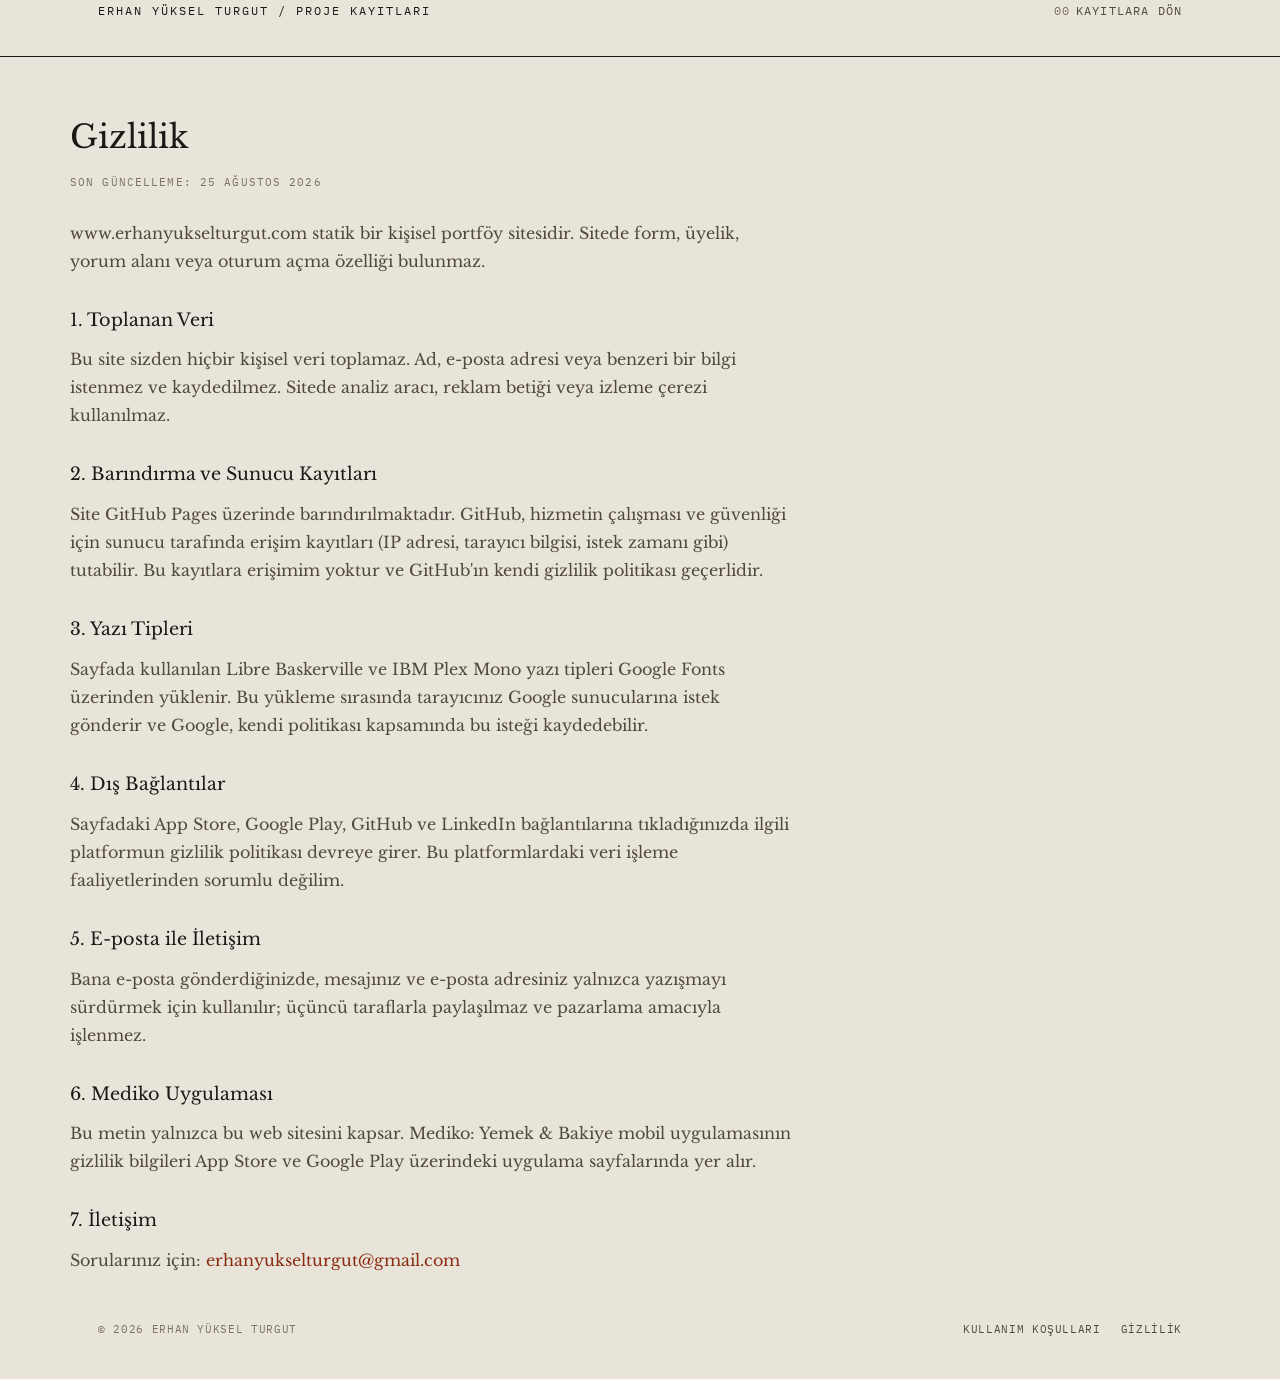
==== gizlilik.html @ 7464147f "tasarim kurallarina gore siteyi yeniden kur Kart izgarasi yerine numarali kayit indeksi duzeni: sol " ====
<!DOCTYPE html>
<html lang="tr">

<head>
    <meta charset="UTF-8">
    <meta name="viewport" content="width=device-width, initial-scale=1.0">
    <title>Gizlilik / Erhan Yüksel Turgut</title>
    <link rel="shortcut icon" href="favicon.ico" type="image/x-icon">
    <link rel="preconnect" href="https://fonts.googleapis.com">
    <link rel="preconnect" href="https://fonts.gstatic.com" crossorigin>
    <link
        href="https://fonts.googleapis.com/css2?family=Libre+Baskerville:ital,wght@0,400;0,700;1,400&family=IBM+Plex+Mono:wght@400;500&display=swap"
        rel="stylesheet">
    <link rel="stylesheet" href="style.css">
</head>

<body>

    <header>
        <div class="sayfa">
            <div class="kunye-ad">Erhan Yüksel Turgut / Proje Kayıtları</div>
            <nav aria-label="Gezinme">
                <ul>
                    <li><a href="index.html"><span class="no-etiket">00</span>Kayıtlara dön</a></li>
                </ul>
            </nav>
        </div>
    </header>

    <main class="sayfa belge">
        <h1>Gizlilik</h1>
        <p class="tarih">Son güncelleme: 25 Ağustos 2026</p>

        <p>
            www.erhanyukselturgut.com statik bir kişisel portföy sitesidir. Sitede form, üyelik, yorum alanı veya
            oturum açma özelliği bulunmaz.
        </p>

        <h2>1. Toplanan Veri</h2>
        <p>
            Bu site sizden hiçbir kişisel veri toplamaz. Ad, e-posta adresi veya benzeri bir bilgi istenmez ve
            kaydedilmez. Sitede analiz aracı, reklam betiği veya izleme çerezi kullanılmaz.
        </p>

        <h2>2. Barındırma ve Sunucu Kayıtları</h2>
        <p>
            Site GitHub Pages üzerinde barındırılmaktadır. GitHub, hizmetin çalışması ve güvenliği için sunucu
            tarafında erişim kayıtları (IP adresi, tarayıcı bilgisi, istek zamanı gibi) tutabilir. Bu kayıtlara
            erişimim yoktur ve GitHub'ın kendi gizlilik politikası geçerlidir.
        </p>

        <h2>3. Yazı Tipleri</h2>
        <p>
            Sayfada kullanılan Libre Baskerville ve IBM Plex Mono yazı tipleri Google Fonts üzerinden yüklenir.
            Bu yükleme sırasında tarayıcınız Google sunucularına istek gönderir ve Google, kendi politikası
            kapsamında bu isteği kaydedebilir.
        </p>

        <h2>4. Dış Bağlantılar</h2>
        <p>
            Sayfadaki App Store, Google Play, GitHub ve LinkedIn bağlantılarına tıkladığınızda ilgili platformun
            gizlilik politikası devreye girer. Bu platformlardaki veri işleme faaliyetlerinden sorumlu değilim.
        </p>

        <h2>5. E-posta ile İletişim</h2>
        <p>
            Bana e-posta gönderdiğinizde, mesajınız ve e-posta adresiniz yalnızca yazışmayı sürdürmek için
            kullanılır; üçüncü taraflarla paylaşılmaz ve pazarlama amacıyla işlenmez.
        </p>

        <h2>6. Mediko Uygulaması</h2>
        <p>
            Bu metin yalnızca bu web sitesini kapsar. Mediko: Yemek &amp; Bakiye mobil uygulamasının gizlilik
            bilgileri App Store ve Google Play üzerindeki uygulama sayfalarında yer alır.
        </p>

        <h2>7. İletişim</h2>
        <p>
            Sorularınız için: <a href="mailto:erhanyukselturgut@gmail.com">erhanyukselturgut@gmail.com</a>
        </p>
    </main>

    <footer>
        <div class="sayfa">
            <div>&copy; 2026 Erhan Yüksel Turgut</div>
            <nav aria-label="Yasal">
                <a href="kullanim-kosullari.html">Kullanım Koşulları</a>
                <a href="gizlilik.html">Gizlilik</a>
            </nav>
        </div>
    </footer>

</body>

</html>
---- style.css ----
/* ===========================================================
   Erhan Yüksel Turgut / Kayıt İndeksi
   Görsel referans: bilimsel yayın dizgisi / teknik katalog
   Renk: 1 ana renk (kiremit) + 1 nötr aile (sıcak kağıt)
   Tek köşe yarıçapı: --radius
   =========================================================== */

:root {
    /* Nötr aile: sıcak kağıt */
    --kagit:         #e9e4d9;
    --kagit-koyu:    #ded7c8;
    --cizgi:         #c3bba8;
    --murekkep:      #1b1815;
    --murekkep-orta: #4f4941;
    --murekkep-acik: #7a7267;

    /* Ana renk */
    --kiremit: #8a2b12;

    /* Tek yarıçap */
    --radius: 2px;

    /* Künye rayı: sayfanın yapısal gridi */
    --ray: 190px;
}

* {
    margin: 0;
    padding: 0;
    box-sizing: border-box;
}

html {
    scroll-padding-top: 88px;
    -webkit-text-size-adjust: 100%;
}

body {
    background: var(--kagit);
    color: var(--murekkep-orta);
    font-family: 'Libre Baskerville', Georgia, 'Times New Roman', serif;
    font-size: 16px;
    line-height: 1.75;
}

a {
    color: var(--kiremit);
    text-decoration: none;
}

a:hover {
    text-decoration: underline;
    text-underline-offset: 3px;
}

ul {
    list-style: none;
}

img {
    display: block;
    max-width: 100%;
}

.sayfa {
    max-width: 1140px;
    margin: 0 auto;
    padding: 0 28px;
}

/* --- ÜST BANT --- */
header {
    position: sticky;
    top: 0;
    z-index: 100;
    background: var(--kagit);
    border-bottom: 1px solid var(--murekkep);
}

header .sayfa {
    display: flex;
    align-items: baseline;
    justify-content: space-between;
    gap: 24px;
    height: 56px;
}

.kunye-ad {
    font-family: 'IBM Plex Mono', 'Courier New', monospace;
    font-size: 0.78rem;
    letter-spacing: 0.16em;
    text-transform: uppercase;
    color: var(--murekkep);
}

nav ul {
    display: flex;
    gap: 26px;
    font-family: 'IBM Plex Mono', 'Courier New', monospace;
    font-size: 0.72rem;
    letter-spacing: 0.1em;
    text-transform: uppercase;
}

nav a {
    color: var(--murekkep-orta);
}

nav a:hover {
    color: var(--kiremit);
    text-decoration: none;
}

nav .no-etiket {
    color: var(--murekkep-acik);
    margin-right: 6px;
}

/* --- KÜNYE (açılış) --- */
.kunye {
    border-bottom: 1px solid var(--murekkep);
    padding: 56px 0 44px;
}

.kunye-govde {
    display: grid;
    grid-template-columns: 260px 1fr;
    gap: 48px;
    align-items: start;
}

.portre {
    border: 1px solid var(--cizgi);
    border-radius: var(--radius);
    width: 100%;
    aspect-ratio: 4 / 5;
    object-fit: cover;
    filter: saturate(0.85);
    cursor: zoom-in;
}

.portre-alt {
    font-family: 'IBM Plex Mono', 'Courier New', monospace;
    font-size: 0.66rem;
    letter-spacing: 0.08em;
    text-transform: uppercase;
    color: var(--murekkep-acik);
    margin-top: 8px;
}

.kunye h1 {
    font-size: clamp(2rem, 5vw, 3.1rem);
    line-height: 1.12;
    color: var(--murekkep);
    font-weight: 400;
    letter-spacing: -0.01em;
    margin-bottom: 18px;
}

.kunye .ozet {
    font-size: 1.02rem;
    max-width: 54ch;
    margin-bottom: 30px;
}

.kunye-tablo {
    width: 100%;
    border-collapse: collapse;
    font-family: 'IBM Plex Mono', 'Courier New', monospace;
    font-size: 0.76rem;
    letter-spacing: 0.04em;
}

.kunye-tablo th,
.kunye-tablo td {
    text-align: left;
    padding: 9px 0;
    border-top: 1px solid var(--cizgi);
    vertical-align: top;
}

.kunye-tablo th {
    width: var(--ray);
    font-weight: 400;
    text-transform: uppercase;
    color: var(--murekkep-acik);
    padding-right: 20px;
}

.kunye-tablo td {
    color: var(--murekkep);
}

/* --- BÖLÜMLER --- */
.bolum {
    border-bottom: 1px solid var(--murekkep);
    padding: 52px 0;
}

.bolum-basi {
    display: grid;
    grid-template-columns: var(--ray) 1fr;
    gap: 28px;
    margin-bottom: 34px;
}

.bolum-no {
    font-family: 'IBM Plex Mono', 'Courier New', monospace;
    font-size: 0.72rem;
    letter-spacing: 0.14em;
    text-transform: uppercase;
    color: var(--kiremit);
    padding-top: 10px;
}

.bolum-basi h2 {
    font-size: 1.7rem;
    font-weight: 400;
    color: var(--murekkep);
    line-height: 1.3;
}

.iki-sutun {
    display: grid;
    grid-template-columns: var(--ray) minmax(0, 62ch);
    gap: 28px;
}

.iki-sutun p + p {
    margin-top: 16px;
}

.yan-not {
    font-family: 'IBM Plex Mono', 'Courier New', monospace;
    font-size: 0.7rem;
    line-height: 1.9;
    letter-spacing: 0.04em;
    text-transform: uppercase;
    color: var(--murekkep-acik);
}

.yan-not strong {
    display: block;
    color: var(--murekkep);
    font-weight: 400;
}

/* --- KAYITLAR (projeler) --- */
.kayitlar {
    border-top: 1px solid var(--cizgi);
}

.kayit {
    border-bottom: 1px solid var(--cizgi);
    padding: 26px 0;
    display: grid;
    grid-template-columns: var(--ray) 1fr;
    gap: 28px;
}

.ray {
    font-family: 'IBM Plex Mono', 'Courier New', monospace;
    font-size: 0.7rem;
    line-height: 1.9;
    letter-spacing: 0.06em;
    text-transform: uppercase;
    color: var(--murekkep-acik);
}

.ray .no {
    display: block;
    font-size: 1.55rem;
    line-height: 1.1;
    letter-spacing: 0;
    color: var(--kiremit);
    margin-bottom: 12px;
}

.ray dt {
    color: var(--murekkep-acik);
}

.ray dd {
    color: var(--murekkep);
    margin: 0 0 10px;
}

.kayit h3 {
    font-size: 1.28rem;
    font-weight: 400;
    line-height: 1.35;
    color: var(--murekkep);
    margin-bottom: 12px;
}

.kayit-ozet {
    max-width: 62ch;
}

.olcum {
    display: flex;
    flex-wrap: wrap;
    margin: 20px 0 4px;
    border-top: 1px solid var(--cizgi);
}

.olcum div {
    padding: 12px 26px 12px 0;
    margin-right: 26px;
    border-right: 1px solid var(--cizgi);
}

.olcum div:last-child {
    border-right: 0;
    margin-right: 0;
}

.olcum .deger {
    display: block;
    font-family: 'IBM Plex Mono', 'Courier New', monospace;
    font-size: 1.35rem;
    line-height: 1.2;
    color: var(--murekkep);
}

.olcum .ad {
    font-family: 'IBM Plex Mono', 'Courier New', monospace;
    font-size: 0.64rem;
    letter-spacing: 0.1em;
    text-transform: uppercase;
    color: var(--murekkep-acik);
}

.kayit-ac {
    display: inline-block;
    margin-top: 18px;
    background: transparent;
    border: 1px solid var(--murekkep);
    border-radius: var(--radius);
    color: var(--murekkep);
    font-family: 'IBM Plex Mono', 'Courier New', monospace;
    font-size: 0.68rem;
    letter-spacing: 0.14em;
    text-transform: uppercase;
    padding: 8px 18px;
    cursor: pointer;
}

.kayit-ac:hover {
    background: var(--murekkep);
    color: var(--kagit);
}

.kayit-ac[aria-expanded="true"] {
    background: var(--kiremit);
    border-color: var(--kiremit);
    color: var(--kagit);
}

.kayit-detay {
    display: none;
    padding-top: 26px;
}

.kayit-detay.acik {
    display: block;
}

.kayit-detay p + p {
    margin-top: 15px;
}

.etiketler {
    font-family: 'IBM Plex Mono', 'Courier New', monospace;
    font-size: 0.68rem;
    letter-spacing: 0.08em;
    text-transform: uppercase;
    color: var(--murekkep-acik);
    margin-top: 18px;
    padding-top: 12px;
    border-top: 1px solid var(--cizgi);
}

/* Gerçek ürün görüntüleri */
.plakalar {
    display: grid;
    grid-template-columns: repeat(auto-fit, minmax(190px, 1fr));
    gap: 18px;
    margin-top: 24px;
}

.plaka figure {
    margin: 0;
}

.plaka img {
    width: 100%;
    border: 1px solid var(--cizgi);
    border-radius: var(--radius);
    background: var(--kagit-koyu);
    cursor: zoom-in;
}

.plaka figcaption {
    font-family: 'IBM Plex Mono', 'Courier New', monospace;
    font-size: 0.64rem;
    letter-spacing: 0.07em;
    text-transform: uppercase;
    color: var(--murekkep-acik);
    margin-top: 8px;
}

.baglantilar {
    display: flex;
    flex-wrap: wrap;
    gap: 22px;
    margin-top: 22px;
    font-family: 'IBM Plex Mono', 'Courier New', monospace;
    font-size: 0.72rem;
    letter-spacing: 0.06em;
    text-transform: uppercase;
}

/* --- İLETİŞİM / ALT BANT --- */
.iletisim-liste {
    font-family: 'IBM Plex Mono', 'Courier New', monospace;
    font-size: 0.8rem;
    letter-spacing: 0.04em;
    border-top: 1px solid var(--cizgi);
}

.iletisim-liste div {
    display: grid;
    grid-template-columns: var(--ray) 1fr;
    gap: 28px;
    padding: 11px 0;
    border-bottom: 1px solid var(--cizgi);
}

.iletisim-liste span {
    font-size: 0.7rem;
    text-transform: uppercase;
    color: var(--murekkep-acik);
}

footer {
    padding: 26px 0 40px;
    font-family: 'IBM Plex Mono', 'Courier New', monospace;
    font-size: 0.68rem;
    letter-spacing: 0.06em;
    text-transform: uppercase;
    color: var(--murekkep-acik);
}

footer .sayfa {
    display: flex;
    flex-wrap: wrap;
    justify-content: space-between;
    gap: 14px;
}

footer nav {
    display: flex;
    gap: 20px;
}

/* --- BÜYÜTME KATMANI --- */
.buyutec {
    display: none;
    position: fixed;
    inset: 0;
    z-index: 500;
    background: rgba(27, 24, 21, 0.94);
    padding: 64px 28px;
}

.buyutec.acik {
    display: flex;
    flex-direction: column;
    align-items: center;
    justify-content: center;
}

.buyutec img {
    max-width: min(900px, 100%);
    max-height: 74vh;
    object-fit: contain;
    border-radius: var(--radius);
}

.buyutec-alt,
.buyutec button {
    font-family: 'IBM Plex Mono', 'Courier New', monospace;
    font-size: 0.7rem;
    letter-spacing: 0.1em;
    text-transform: uppercase;
    color: var(--kagit-koyu);
}

.buyutec-alt {
    margin-top: 16px;
    text-align: center;
}

.buyutec button {
    background: transparent;
    border: 1px solid var(--kagit-koyu);
    border-radius: var(--radius);
    padding: 7px 14px;
    cursor: pointer;
}

.buyutec button:hover {
    background: var(--kagit-koyu);
    color: var(--murekkep);
}

.buyutec-kapat {
    position: absolute;
    top: 22px;
    right: 28px;
}

.buyutec-gezinme {
    display: flex;
    gap: 14px;
    margin-top: 18px;
}

/* --- BELGE SAYFALARI --- */
.belge {
    padding: 52px 0 20px;
}

.belge h1 {
    font-size: 2rem;
    font-weight: 400;
    color: var(--murekkep);
    margin-bottom: 8px;
}

.belge h2 {
    font-size: 1.1rem;
    font-weight: 400;
    color: var(--murekkep);
    margin: 30px 0 10px;
}

.belge p,
.belge li {
    max-width: 66ch;
}

.belge ul {
    margin-left: 18px;
    list-style: square;
}

.belge li {
    margin-top: 6px;
}

.belge .tarih {
    font-family: 'IBM Plex Mono', 'Courier New', monospace;
    font-size: 0.7rem;
    letter-spacing: 0.1em;
    text-transform: uppercase;
    color: var(--murekkep-acik);
    margin-bottom: 26px;
}

/* --- DAR EKRAN --- */
@media (max-width: 820px) {
    :root {
        --ray: 100%;
    }

    .kunye-govde {
        grid-template-columns: 1fr;
        gap: 26px;
    }

    .portre {
        max-width: 240px;
    }

    .bolum-basi,
    .iki-sutun,
    .kayit,
    .iletisim-liste div {
        grid-template-columns: 1fr;
        gap: 12px;
    }

    .kunye-tablo th {
        width: 130px;
    }

    .ray .no {
        display: inline-block;
        margin-right: 14px;
    }

    .ray dl {
        display: grid;
        grid-template-columns: 120px 1fr;
    }

    .ray dd {
        margin-bottom: 4px;
    }

    nav ul {
        gap: 16px;
        font-size: 0.66rem;
    }

    header .sayfa {
        height: auto;
        flex-direction: column;
        align-items: flex-start;
        gap: 6px;
        padding-top: 10px;
        padding-bottom: 10px;
    }

    html {
        scroll-padding-top: 116px;
    }
}
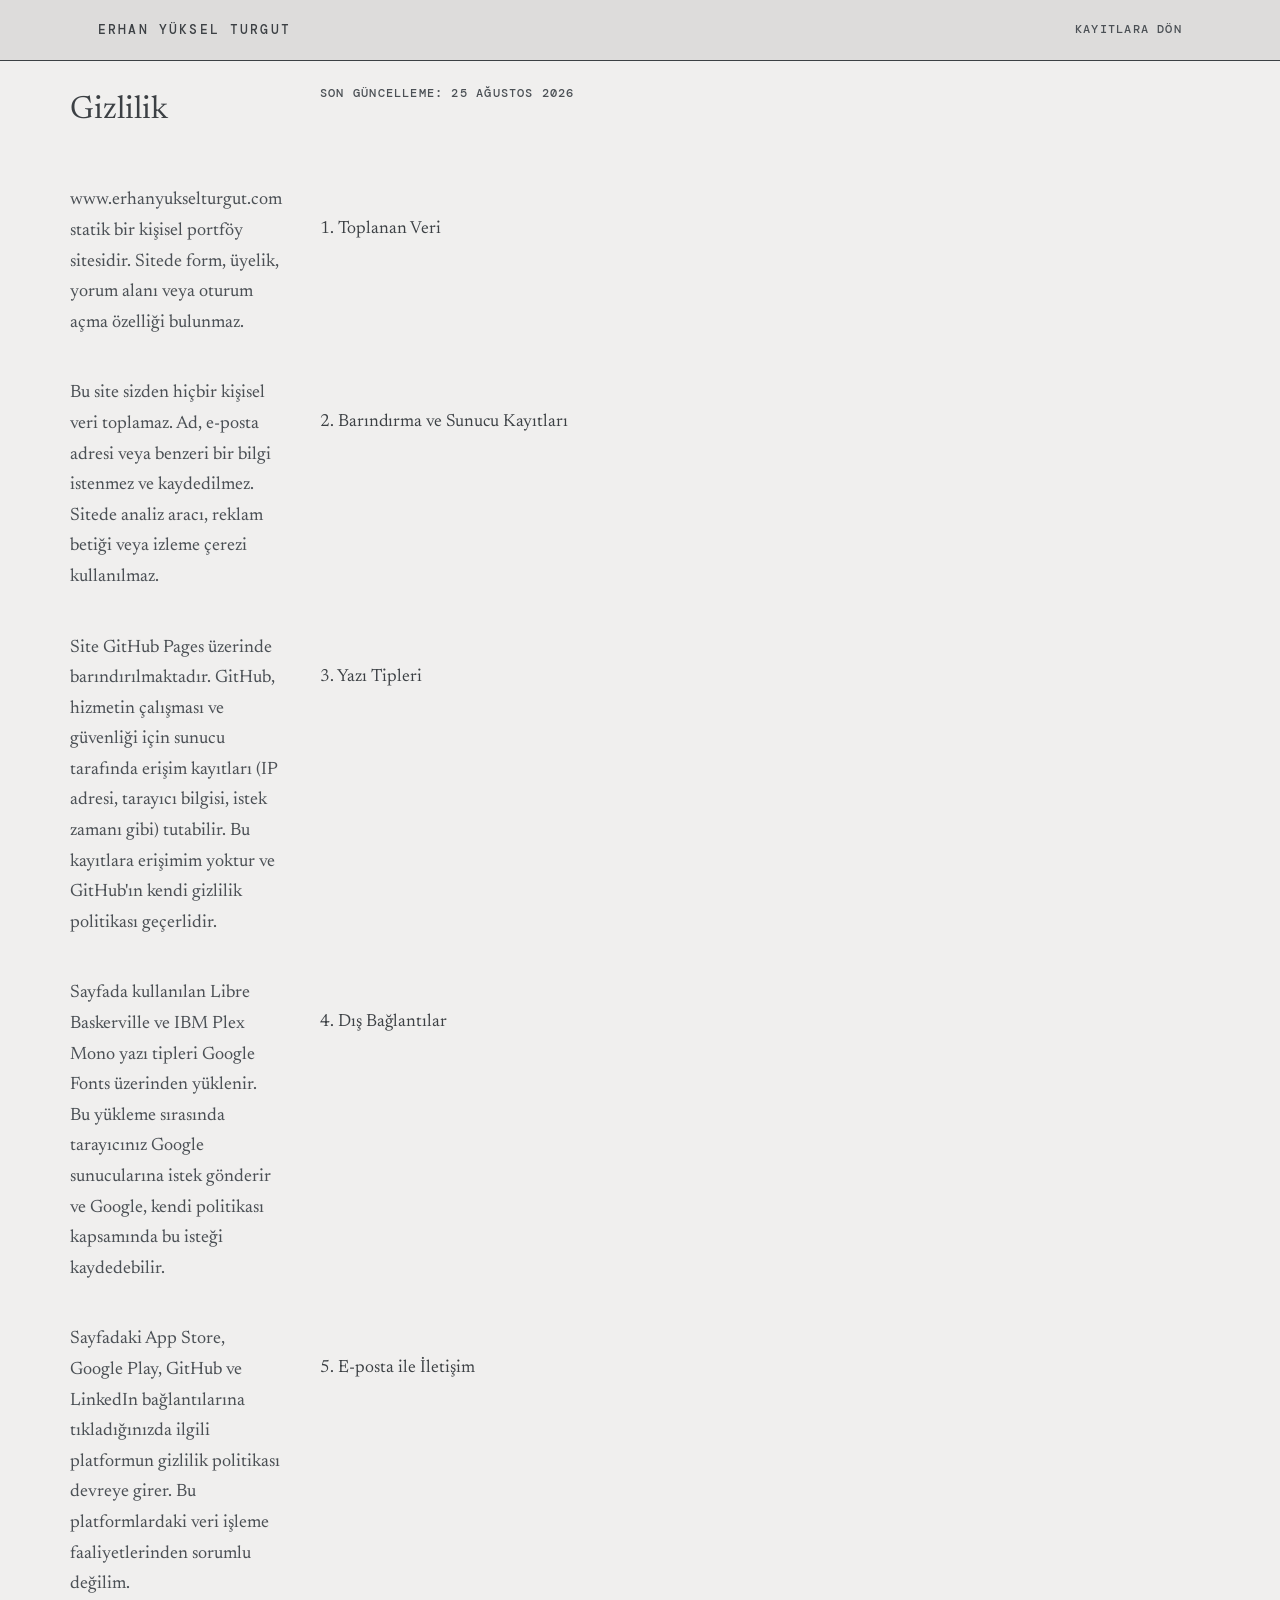
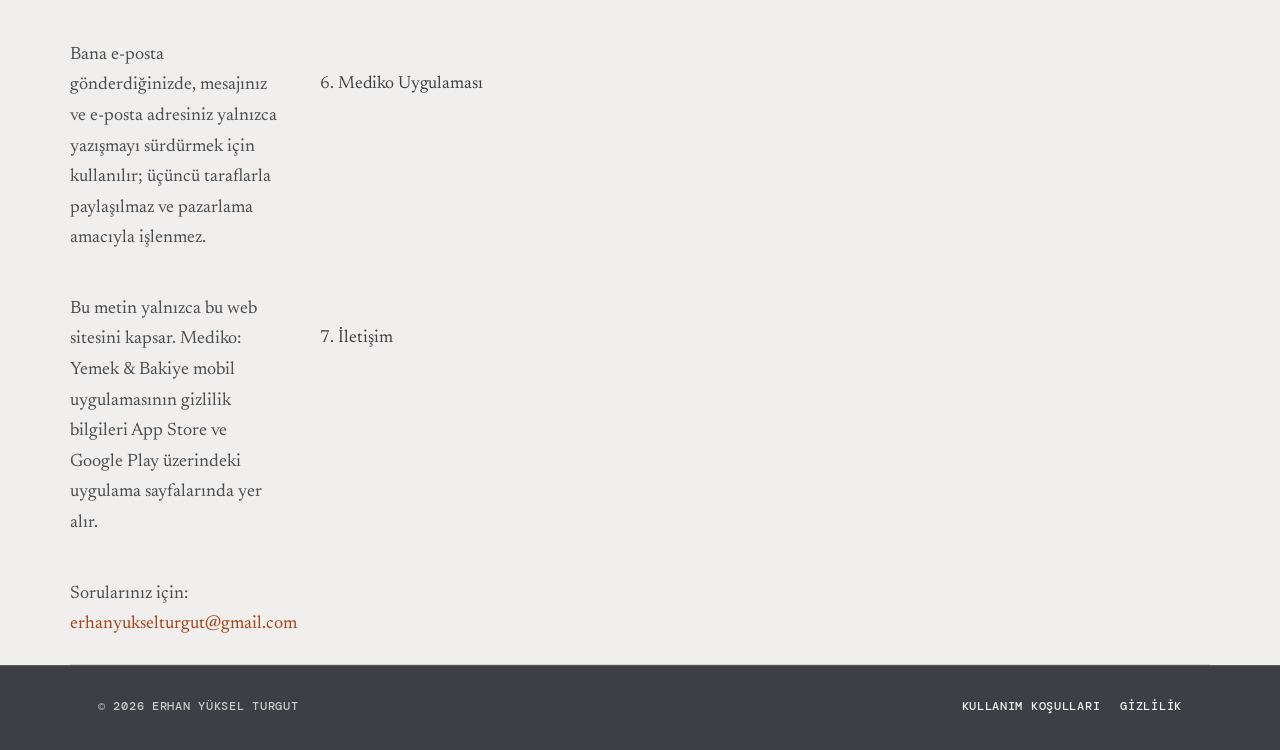
==== commit 634c7ae2: "Kayitlar bolumune alti proje eklendi, 03 / Kayit Disi bolumu acildi Yeni kayitlar: PeraSoft medikal " ====
--- a/gizlilik.html
+++ b/gizlilik.html
@@ -9,7 +9,7 @@
     <link rel="preconnect" href="https://fonts.googleapis.com">
     <link rel="preconnect" href="https://fonts.gstatic.com" crossorigin>
     <link
-        href="https://fonts.googleapis.com/css2?family=Libre+Baskerville:ital,wght@0,400;0,700;1,400&family=IBM+Plex+Mono:wght@400;500&display=swap"
+        href="https://fonts.googleapis.com/css2?family=Newsreader:ital,opsz,wght@0,6..72,300..700;1,6..72,300..600&family=DM+Mono:ital,wght@0,300;0,400;0,500;1,400&display=swap"
         rel="stylesheet">
     <link rel="stylesheet" href="style.css">
 </head>
@@ -18,10 +18,10 @@
 
     <header>
         <div class="sayfa">
-            <div class="kunye-ad">Erhan Yüksel Turgut / Proje Kayıtları</div>
+            <div class="kunye-ad">Erhan Yüksel Turgut</div>
             <nav aria-label="Gezinme">
                 <ul>
-                    <li><a href="index.html"><span class="no-etiket">00</span>Kayıtlara dön</a></li>
+                    <li><a href="index.html">Kayıtlara dön</a></li>
                 </ul>
             </nav>
         </div>
--- a/style.css
+++ b/style.css
@@ -1,27 +1,39 @@
 /* ===========================================================
    Erhan Yüksel Turgut / Kayıt İndeksi
    Görsel referans: bilimsel yayın dizgisi / teknik katalog
-   Renk: 1 ana renk (kiremit) + 1 nötr aile (sıcak kağıt)
+   Renk: 1 ana renk (Calcite turuncusu) + 1 nötr gri aile
    Tek köşe yarıçapı: --radius
    =========================================================== */
 
+/* Palet: Calcite
+   #DDDCDB nötr / #FD7B41 ana renk / #EDBF9B yumuşak yüzey / #3C4044 mürekkep */
 :root {
-    /* Nötr aile: sıcak kağıt */
-    --kagit:         #e9e4d9;
-    --kagit-koyu:    #ded7c8;
-    --cizgi:         #c3bba8;
-    --murekkep:      #1b1815;
-    --murekkep-orta: #4f4941;
-    --murekkep-acik: #7a7267;
-
-    /* Ana renk */
-    --kiremit: #8a2b12;
-
-    /* Tek yarıçap */
-    --radius: 2px;
+    /* Nötr aile: tek bir gri aile, açıktan koyuya */
+    --kagit:         #f0efee;
+    --kagit-bant:    #dddcdb;
+    --kagit-koyu:    #c9c8c6;
+    --cizgi:         #b7b6b4;
+    --cizgi-ince:    #cfcecc;
+    --cizgi-koyu:    #565b60;
+    --murekkep:      #3c4044;
+    --murekkep-orta: #4b5055;
+
+    /* Ana renk: saf hâli blok ve büyük rakamlarda,
+       koyu varyantı küçük metin ve bağlantılarda */
+    --kiremit:       #fd7b41;
+    --kiremit-koyu:  #a44618;
+
+    /* Ana rengin yumuşak yüzeyi */
+    --seftali:       #edbf9b;
+
+    /* Tek yarıçap: keskin köşe */
+    --radius: 0px;
 
     /* Künye rayı: sayfanın yapısal gridi */
-    --ray: 190px;
+    --ray: 210px;
+
+    /* İçerik sütununun sol kenarı, tam genişlikte öğeleri hizalamak için */
+    --kenar: max(28px, calc((100% - 1140px) / 2 + 28px));
 }
 
 * {
@@ -38,13 +50,15 @@
 body {
     background: var(--kagit);
     color: var(--murekkep-orta);
-    font-family: 'Libre Baskerville', Georgia, 'Times New Roman', serif;
-    font-size: 16px;
-    line-height: 1.75;
+    font-family: 'Newsreader', Georgia, 'Times New Roman', serif;
+    font-optical-sizing: auto;
+    font-size: 18px;
+    font-weight: 420;
+    line-height: 1.7;
 }
 
 a {
-    color: var(--kiremit);
+    color: var(--kiremit-koyu);
     text-decoration: none;
 }
 
@@ -73,21 +87,33 @@
     position: sticky;
     top: 0;
     z-index: 100;
-    background: var(--kagit);
+    background: var(--kagit-bant);
     border-bottom: 1px solid var(--murekkep);
 }
 
 header .sayfa {
     display: flex;
-    align-items: baseline;
+    align-items: center;
     justify-content: space-between;
     gap: 24px;
-    height: 56px;
+    height: 60px;
+}
+
+/* Okuma ilerlemesi: üst bandın altında ince kiremit şerit */
+.ilerleme {
+    position: absolute;
+    left: 0;
+    bottom: -1px;
+    height: 2px;
+    width: 0;
+    background: var(--kiremit);
+    transition: width 0.08s linear;
 }
 
 .kunye-ad {
-    font-family: 'IBM Plex Mono', 'Courier New', monospace;
-    font-size: 0.78rem;
+    font-family: 'DM Mono', 'IBM Plex Mono', monospace;
+    font-weight: 500;
+    font-size: 0.84rem;
     letter-spacing: 0.16em;
     text-transform: uppercase;
     color: var(--murekkep);
@@ -96,8 +122,9 @@
 nav ul {
     display: flex;
     gap: 26px;
-    font-family: 'IBM Plex Mono', 'Courier New', monospace;
-    font-size: 0.72rem;
+    font-family: 'DM Mono', 'IBM Plex Mono', monospace;
+    font-weight: 500;
+    font-size: 0.78rem;
     letter-spacing: 0.1em;
     text-transform: uppercase;
 }
@@ -107,19 +134,68 @@
 }
 
 nav a:hover {
-    color: var(--kiremit);
+    color: var(--kiremit-koyu);
     text-decoration: none;
 }
 
-nav .no-etiket {
-    color: var(--murekkep-acik);
-    margin-right: 6px;
+/* --- BÖLÜM AYRACI ---
+   Tam genişlikte tek saç teli çizgi. Sol kenarına dayanan sekme bir sonraki
+   bölümün numarasını taşır, yani ayraç dekorasyon değil indeks işareti. */
+.kunye,
+.bolum {
+    position: relative;
+}
+
+.kunye::after,
+.bolum::after {
+    content: "";
+    position: absolute;
+    left: 0;
+    right: 0;
+    bottom: 0;
+    height: 1px;
+    background: var(--murekkep);
+    pointer-events: none;
+}
+
+/* Son bölümün altında koyu alt bant var, ayraca gerek yok */
+main > section:last-of-type::after {
+    display: none;
+}
+
+/* Numara sekmesi ortada değil, içerik sütununun sol kenarına dayanır */
+.kunye[data-sonraki]::before,
+.bolum[data-sonraki]::before {
+    content: attr(data-sonraki);
+    position: absolute;
+    left: var(--kenar);
+    bottom: 0;
+    z-index: 2;
+    background: var(--kiremit);
+    color: var(--murekkep);
+    font-family: 'DM Mono', 'IBM Plex Mono', monospace;
+    font-weight: 500;
+    font-size: 0.66rem;
+    line-height: 1;
+    letter-spacing: 0.2em;
+    text-indent: 0.2em;
+    padding: 9px 13px;
 }
 
 /* --- KÜNYE (açılış) --- */
 .kunye {
-    border-bottom: 1px solid var(--murekkep);
-    padding: 56px 0 44px;
+    background: var(--kagit-bant);
+    padding: 56px 0 52px;
+}
+
+/* Nötr gri zeminde koyu turuncu 4.42:1 kalıyor; bağlantı koyu metin
+   olarak yazılıp vurgu alt çizgiye taşınıyor */
+.kunye a {
+    color: var(--murekkep);
+    text-decoration: underline;
+    text-decoration-color: var(--kiremit);
+    text-decoration-thickness: 2px;
+    text-underline-offset: 3px;
 }
 
 .kunye-govde {
@@ -140,34 +216,39 @@
 }
 
 .portre-alt {
-    font-family: 'IBM Plex Mono', 'Courier New', monospace;
-    font-size: 0.66rem;
+    font-family: 'DM Mono', 'IBM Plex Mono', monospace;
+    font-weight: 500;
+    font-size: 0.72rem;
     letter-spacing: 0.08em;
     text-transform: uppercase;
-    color: var(--murekkep-acik);
+    color: var(--murekkep-orta);
     margin-top: 8px;
 }
 
 .kunye h1 {
-    font-size: clamp(2rem, 5vw, 3.1rem);
-    line-height: 1.12;
-    color: var(--murekkep);
-    font-weight: 400;
-    letter-spacing: -0.01em;
-    margin-bottom: 18px;
+    font-size: clamp(2.6rem, 8vw, 5.4rem);
+    line-height: 0.94;
+    color: var(--murekkep);
+    font-weight: 560;
+    letter-spacing: -0.035em;
+    margin-bottom: 26px;
 }
 
 .kunye .ozet {
-    font-size: 1.02rem;
-    max-width: 54ch;
-    margin-bottom: 30px;
+    font-size: 1.15rem;
+    line-height: 1.6;
+    max-width: 50ch;
+    margin-bottom: 36px;
+    padding-bottom: 32px;
+    border-bottom: 1px solid var(--murekkep);
 }
 
 .kunye-tablo {
     width: 100%;
     border-collapse: collapse;
-    font-family: 'IBM Plex Mono', 'Courier New', monospace;
-    font-size: 0.76rem;
+    font-family: 'DM Mono', 'IBM Plex Mono', monospace;
+    font-weight: 500;
+    font-size: 0.82rem;
     letter-spacing: 0.04em;
 }
 
@@ -175,7 +256,7 @@
 .kunye-tablo td {
     text-align: left;
     padding: 9px 0;
-    border-top: 1px solid var(--cizgi);
+    border-top: 1px solid var(--cizgi-ince);
     vertical-align: top;
 }
 
@@ -183,7 +264,7 @@
     width: var(--ray);
     font-weight: 400;
     text-transform: uppercase;
-    color: var(--murekkep-acik);
+    color: var(--murekkep-orta);
     padding-right: 20px;
 }
 
@@ -193,8 +274,48 @@
 
 /* --- BÖLÜMLER --- */
 .bolum {
-    border-bottom: 1px solid var(--murekkep);
-    padding: 52px 0;
+    padding: 56px 0 60px;
+}
+
+/* Zemin ritmi: açık yüzey, bir ters bant, sonra yeniden açık yüzey */
+.bolum-koyu {
+    background: var(--murekkep);
+    color: var(--kagit-koyu);
+}
+
+.bolum-koyu .bolum-basi h2,
+.bolum-koyu .yan-not strong {
+    color: var(--kagit);
+}
+
+.bolum-koyu .yan-not {
+    color: var(--kagit-koyu);
+}
+
+.bolum-koyu .bolum-no {
+    color: var(--kagit);
+    border-top-color: var(--kagit);
+}
+
+.bolum-koyu::after {
+    background: var(--murekkep);
+}
+
+.bolum-koyu a {
+    color: var(--kagit);
+    text-decoration: underline;
+    text-decoration-color: var(--kiremit);
+    text-decoration-thickness: 2px;
+    text-underline-offset: 4px;
+}
+
+.bolum-koyu .iletisim-liste,
+.bolum-koyu .iletisim-liste div {
+    border-color: var(--cizgi-koyu);
+}
+
+.bolum-koyu .iletisim-liste span {
+    color: var(--kagit-koyu);
 }
 
 .bolum-basi {
@@ -205,19 +326,23 @@
 }
 
 .bolum-no {
-    font-family: 'IBM Plex Mono', 'Courier New', monospace;
-    font-size: 0.72rem;
+    font-family: 'DM Mono', 'IBM Plex Mono', monospace;
+    font-weight: 500;
+    font-size: 0.78rem;
     letter-spacing: 0.14em;
     text-transform: uppercase;
-    color: var(--kiremit);
+    color: var(--kiremit-koyu);
+    padding-top: 14px;
+    border-top: 2px solid var(--kiremit);
+}
+
+.bolum-basi h2 {
+    font-size: clamp(1.7rem, 3vw, 2.15rem);
+    font-weight: 550;
+    color: var(--murekkep);
+    line-height: 1.25;
+    letter-spacing: -0.01em;
     padding-top: 10px;
-}
-
-.bolum-basi h2 {
-    font-size: 1.7rem;
-    font-weight: 400;
-    color: var(--murekkep);
-    line-height: 1.3;
 }
 
 .iki-sutun {
@@ -231,12 +356,13 @@
 }
 
 .yan-not {
-    font-family: 'IBM Plex Mono', 'Courier New', monospace;
-    font-size: 0.7rem;
+    font-family: 'DM Mono', 'IBM Plex Mono', monospace;
+    font-weight: 500;
+    font-size: 0.76rem;
     line-height: 1.9;
     letter-spacing: 0.04em;
     text-transform: uppercase;
-    color: var(--murekkep-acik);
+    color: var(--murekkep-orta);
 }
 
 .yan-not strong {
@@ -247,37 +373,50 @@
 
 /* --- KAYITLAR (projeler) --- */
 .kayitlar {
-    border-top: 1px solid var(--cizgi);
+    border-top: 1px solid var(--cizgi-ince);
 }
 
 .kayit {
-    border-bottom: 1px solid var(--cizgi);
-    padding: 26px 0;
+    border-bottom: 1px solid var(--cizgi-ince);
+    padding: 34px 0 38px;
     display: grid;
     grid-template-columns: var(--ray) 1fr;
-    gap: 28px;
+    gap: 40px;
+    transition: background-color 0.18s ease;
+}
+
+.kayit:hover {
+    background: var(--seftali);
+}
+
+.kayit:hover .no {
+    color: var(--murekkep);
 }
 
 .ray {
-    font-family: 'IBM Plex Mono', 'Courier New', monospace;
-    font-size: 0.7rem;
-    line-height: 1.9;
+    font-family: 'DM Mono', 'IBM Plex Mono', monospace;
+    font-weight: 500;
+    font-size: 0.74rem;
+    line-height: 1.85;
     letter-spacing: 0.06em;
     text-transform: uppercase;
-    color: var(--murekkep-acik);
+    color: var(--murekkep-orta);
+    position: sticky;
+    top: 84px;
+    align-self: start;
 }
 
 .ray .no {
     display: block;
-    font-size: 1.55rem;
-    line-height: 1.1;
-    letter-spacing: 0;
-    color: var(--kiremit);
-    margin-bottom: 12px;
+    font-size: 3.6rem;
+    line-height: 0.85;
+    letter-spacing: -0.04em;
+    color: var(--kiremit-koyu);
+    margin-bottom: 22px;
 }
 
 .ray dt {
-    color: var(--murekkep-acik);
+    color: var(--murekkep-orta);
 }
 
 .ray dd {
@@ -286,11 +425,12 @@
 }
 
 .kayit h3 {
-    font-size: 1.28rem;
-    font-weight: 400;
-    line-height: 1.35;
-    color: var(--murekkep);
-    margin-bottom: 12px;
+    font-size: clamp(1.45rem, 2.6vw, 1.9rem);
+    font-weight: 560;
+    line-height: 1.16;
+    letter-spacing: -0.02em;
+    color: var(--murekkep);
+    margin-bottom: 14px;
 }
 
 .kayit-ozet {
@@ -301,13 +441,13 @@
     display: flex;
     flex-wrap: wrap;
     margin: 20px 0 4px;
-    border-top: 1px solid var(--cizgi);
+    border-top: 1px solid var(--cizgi-ince);
 }
 
 .olcum div {
     padding: 12px 26px 12px 0;
     margin-right: 26px;
-    border-right: 1px solid var(--cizgi);
+    border-right: 1px solid var(--cizgi-ince);
 }
 
 .olcum div:last-child {
@@ -317,44 +457,51 @@
 
 .olcum .deger {
     display: block;
-    font-family: 'IBM Plex Mono', 'Courier New', monospace;
-    font-size: 1.35rem;
-    line-height: 1.2;
-    color: var(--murekkep);
+    font-family: 'DM Mono', 'IBM Plex Mono', monospace;
+    font-weight: 500;
+    font-size: 1.6rem;
+    line-height: 1.15;
+    letter-spacing: -0.03em;
+    color: var(--murekkep);
+    margin-bottom: 4px;
 }
 
 .olcum .ad {
-    font-family: 'IBM Plex Mono', 'Courier New', monospace;
-    font-size: 0.64rem;
+    font-family: 'DM Mono', 'IBM Plex Mono', monospace;
+    font-weight: 500;
+    font-size: 0.7rem;
     letter-spacing: 0.1em;
     text-transform: uppercase;
-    color: var(--murekkep-acik);
+    color: var(--murekkep-orta);
 }
 
 .kayit-ac {
     display: inline-block;
-    margin-top: 18px;
-    background: transparent;
+    margin-top: 22px;
+    background: var(--murekkep);
     border: 1px solid var(--murekkep);
     border-radius: var(--radius);
-    color: var(--murekkep);
-    font-family: 'IBM Plex Mono', 'Courier New', monospace;
-    font-size: 0.68rem;
-    letter-spacing: 0.14em;
-    text-transform: uppercase;
-    padding: 8px 18px;
+    color: var(--kagit);
+    font-family: 'DM Mono', 'IBM Plex Mono', monospace;
+    font-weight: 500;
+    font-size: 0.72rem;
+    letter-spacing: 0.16em;
+    text-transform: uppercase;
+    padding: 11px 22px;
     cursor: pointer;
+    transition: background-color 0.18s ease, border-color 0.18s ease;
 }
 
 .kayit-ac:hover {
-    background: var(--murekkep);
-    color: var(--kagit);
+    background: var(--kiremit);
+    border-color: var(--kiremit);
+    color: var(--murekkep);
 }
 
 .kayit-ac[aria-expanded="true"] {
     background: var(--kiremit);
     border-color: var(--kiremit);
-    color: var(--kagit);
+    color: var(--murekkep);
 }
 
 .kayit-detay {
@@ -371,22 +518,23 @@
 }
 
 .etiketler {
-    font-family: 'IBM Plex Mono', 'Courier New', monospace;
-    font-size: 0.68rem;
+    font-family: 'DM Mono', 'IBM Plex Mono', monospace;
+    font-weight: 500;
+    font-size: 0.74rem;
     letter-spacing: 0.08em;
     text-transform: uppercase;
-    color: var(--murekkep-acik);
+    color: var(--murekkep-orta);
     margin-top: 18px;
     padding-top: 12px;
-    border-top: 1px solid var(--cizgi);
+    border-top: 1px solid var(--cizgi-ince);
 }
 
 /* Gerçek ürün görüntüleri */
 .plakalar {
     display: grid;
-    grid-template-columns: repeat(auto-fit, minmax(190px, 1fr));
-    gap: 18px;
-    margin-top: 24px;
+    grid-template-columns: repeat(auto-fit, minmax(230px, 1fr));
+    gap: 20px;
+    margin-top: 30px;
 }
 
 .plaka figure {
@@ -402,11 +550,12 @@
 }
 
 .plaka figcaption {
-    font-family: 'IBM Plex Mono', 'Courier New', monospace;
-    font-size: 0.64rem;
+    font-family: 'DM Mono', 'IBM Plex Mono', monospace;
+    font-weight: 500;
+    font-size: 0.7rem;
     letter-spacing: 0.07em;
     text-transform: uppercase;
-    color: var(--murekkep-acik);
+    color: var(--murekkep-orta);
     margin-top: 8px;
 }
 
@@ -415,18 +564,20 @@
     flex-wrap: wrap;
     gap: 22px;
     margin-top: 22px;
-    font-family: 'IBM Plex Mono', 'Courier New', monospace;
-    font-size: 0.72rem;
+    font-family: 'DM Mono', 'IBM Plex Mono', monospace;
+    font-weight: 500;
+    font-size: 0.78rem;
     letter-spacing: 0.06em;
     text-transform: uppercase;
 }
 
 /* --- İLETİŞİM / ALT BANT --- */
 .iletisim-liste {
-    font-family: 'IBM Plex Mono', 'Courier New', monospace;
+    font-family: 'DM Mono', 'IBM Plex Mono', monospace;
+    font-weight: 500;
     font-size: 0.8rem;
     letter-spacing: 0.04em;
-    border-top: 1px solid var(--cizgi);
+    border-top: 1px solid var(--cizgi-ince);
 }
 
 .iletisim-liste div {
@@ -434,22 +585,29 @@
     grid-template-columns: var(--ray) 1fr;
     gap: 28px;
     padding: 11px 0;
-    border-bottom: 1px solid var(--cizgi);
+    border-bottom: 1px solid var(--cizgi-ince);
 }
 
 .iletisim-liste span {
-    font-size: 0.7rem;
-    text-transform: uppercase;
-    color: var(--murekkep-acik);
+    font-size: 0.76rem;
+    text-transform: uppercase;
+    color: var(--murekkep-orta);
 }
 
 footer {
-    padding: 26px 0 40px;
-    font-family: 'IBM Plex Mono', 'Courier New', monospace;
-    font-size: 0.68rem;
+    background: var(--murekkep);
+    border-top: 1px solid var(--cizgi-koyu);
+    padding: 30px 0 34px;
+    font-family: 'DM Mono', 'IBM Plex Mono', monospace;
+    font-weight: 500;
+    font-size: 0.74rem;
     letter-spacing: 0.06em;
     text-transform: uppercase;
-    color: var(--murekkep-acik);
+    color: var(--kagit-koyu);
+}
+
+footer a {
+    color: var(--kagit);
 }
 
 footer .sayfa {
@@ -490,8 +648,9 @@
 
 .buyutec-alt,
 .buyutec button {
-    font-family: 'IBM Plex Mono', 'Courier New', monospace;
-    font-size: 0.7rem;
+    font-family: 'DM Mono', 'IBM Plex Mono', monospace;
+    font-weight: 500;
+    font-size: 0.76rem;
     letter-spacing: 0.1em;
     text-transform: uppercase;
     color: var(--kagit-koyu);
@@ -527,6 +686,34 @@
     margin-top: 18px;
 }
 
+/* --- GİRİŞ HAREKETİ ---
+   Kayıtlar görüş alanına girdiğinde yerine oturur. Süs değil, indekste
+   nerede olduğunuzu belli eden kısa bir yerleşme hareketi. */
+.belirir {
+    opacity: 0;
+    transform: translateY(14px);
+}
+
+.belirir.gorunur {
+    opacity: 1;
+    transform: none;
+    transition: opacity 0.5s ease, transform 0.5s ease;
+}
+
+@media (prefers-reduced-motion: reduce) {
+
+    .belirir,
+    .belirir.gorunur {
+        opacity: 1;
+        transform: none;
+        transition: none;
+    }
+
+    .ilerleme {
+        transition: none;
+    }
+}
+
 /* --- BELGE SAYFALARI --- */
 .belge {
     padding: 52px 0 20px;
@@ -561,11 +748,12 @@
 }
 
 .belge .tarih {
-    font-family: 'IBM Plex Mono', 'Courier New', monospace;
-    font-size: 0.7rem;
+    font-family: 'DM Mono', 'IBM Plex Mono', monospace;
+    font-weight: 500;
+    font-size: 0.76rem;
     letter-spacing: 0.1em;
     text-transform: uppercase;
-    color: var(--murekkep-acik);
+    color: var(--murekkep-orta);
     margin-bottom: 26px;
 }
 
@@ -612,7 +800,7 @@
 
     nav ul {
         gap: 16px;
-        font-size: 0.66rem;
+        font-size: 0.72rem;
     }
 
     header .sayfa {
@@ -628,3 +816,127 @@
         scroll-padding-top: 116px;
     }
 }
+
+/* ===========================================================
+   03 / Kayıt Dışı — takımlar, yarışmalar, programlar, belgeler
+   Kayıt listesiyle aynı ray gridi, ama ölçüm bloğu yerine tarih
+   =========================================================== */
+
+.olaylar {
+    border-top: 1px solid var(--cizgi-ince);
+}
+
+.olay {
+    border-bottom: 1px solid var(--cizgi-ince);
+    padding: 26px 0 28px;
+    display: grid;
+    grid-template-columns: var(--ray) 1fr;
+    gap: 40px;
+}
+
+.olay-tarih {
+    font-family: 'DM Mono', 'IBM Plex Mono', monospace;
+    font-weight: 500;
+    font-size: 0.74rem;
+    letter-spacing: 0.06em;
+    text-transform: uppercase;
+    color: var(--kiremit-koyu);
+    padding-top: 0.35em;
+}
+
+.olay h3 {
+    font-size: 1.12rem;
+    margin-bottom: 2px;
+}
+
+.olay-yer {
+    font-family: 'DM Mono', 'IBM Plex Mono', monospace;
+    font-size: 0.76rem;
+    letter-spacing: 0.04em;
+    color: var(--murekkep-orta);
+    margin-bottom: 10px;
+}
+
+.olay p:last-child {
+    max-width: 62ch;
+}
+
+/* Belgeler: sertifika kayıtları */
+.belgeler {
+    border-top: 1px solid var(--cizgi-ince);
+    margin-top: 46px;
+}
+
+.belge {
+    border-bottom: 1px solid var(--cizgi-ince);
+    padding: 22px 0 24px;
+    display: grid;
+    grid-template-columns: var(--ray) 1fr;
+    gap: 40px;
+    align-items: start;
+}
+
+.belge figure {
+    margin: 0;
+    border: 1px solid var(--cizgi-ince);
+    background: var(--kagit-bant);
+}
+
+.belge figure img {
+    display: block;
+    width: 100%;
+    height: auto;
+    cursor: zoom-in;
+}
+
+.belge h3 {
+    font-size: 1.05rem;
+    margin-bottom: 4px;
+}
+
+.belge-veren {
+    font-family: 'DM Mono', 'IBM Plex Mono', monospace;
+    font-size: 0.76rem;
+    letter-spacing: 0.04em;
+    color: var(--murekkep-orta);
+    margin-bottom: 8px;
+}
+
+@media (max-width: 760px) {
+    .olay,
+    .belge {
+        grid-template-columns: 1fr;
+        gap: 12px;
+    }
+
+    .olay-tarih {
+        padding-top: 0;
+    }
+}
+
+/* Kayıt Dışı koyu zeminde: çizgi ve metin renkleri ters çevrilir */
+.bolum-koyu .olaylar,
+.bolum-koyu .olay,
+.bolum-koyu .belgeler,
+.bolum-koyu .belge {
+    border-color: var(--cizgi-koyu);
+}
+
+.bolum-koyu .olay h3,
+.bolum-koyu .belge h3 {
+    color: var(--kagit);
+}
+
+.bolum-koyu .olay-tarih {
+    color: var(--kiremit);
+}
+
+.bolum-koyu .olay-yer,
+.bolum-koyu .belge-veren {
+    color: var(--kagit-koyu);
+}
+
+.bolum-koyu .belge figure {
+    border-color: var(--cizgi-koyu);
+    background: var(--murekkep-orta);
+}
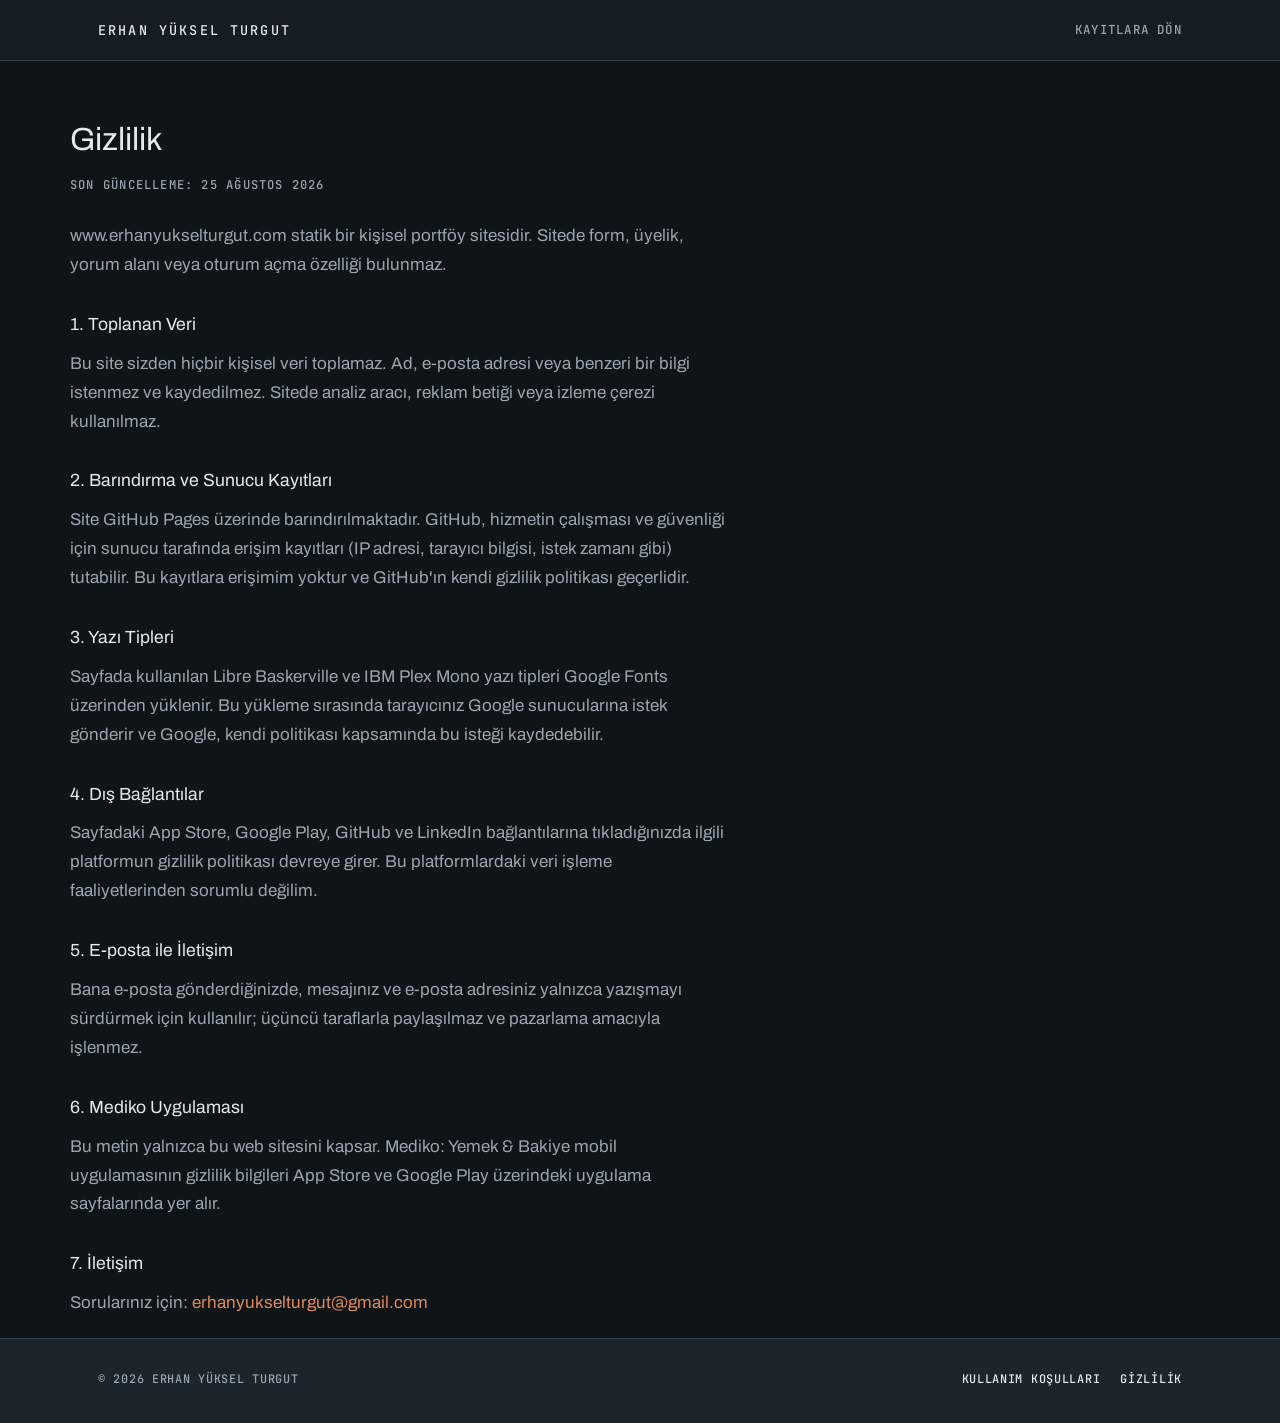
==== commit 1686c34d: "Tipografi degistirildi: Archivo + JetBrains Mono Newsreader serif govdeden Archivo groteske, DM Mono" ====
--- a/gizlilik.html
+++ b/gizlilik.html
@@ -9,7 +9,7 @@
     <link rel="preconnect" href="https://fonts.googleapis.com">
     <link rel="preconnect" href="https://fonts.gstatic.com" crossorigin>
     <link
-        href="https://fonts.googleapis.com/css2?family=Newsreader:ital,opsz,wght@0,6..72,300..700;1,6..72,300..600&family=DM+Mono:ital,wght@0,300;0,400;0,500;1,400&display=swap"
+        href="https://fonts.googleapis.com/css2?family=Archivo:ital,wght@0,300..700;1,300..600&family=JetBrains+Mono:ital,wght@0,300;0,400;0,500;1,400&display=swap"
         rel="stylesheet">
     <link rel="stylesheet" href="style.css">
 </head>
--- a/style.css
+++ b/style.css
@@ -8,23 +8,25 @@
 /* Palet: Calcite
    #DDDCDB nötr / #FD7B41 ana renk / #EDBF9B yumuşak yüzey / #3C4044 mürekkep */
 :root {
-    /* Nötr aile: tek bir gri aile, açıktan koyuya */
-    --kagit:         #f0efee;
-    --kagit-bant:    #dddcdb;
-    --kagit-koyu:    #c9c8c6;
-    --cizgi:         #b7b6b4;
-    --cizgi-ince:    #cfcecc;
-    --cizgi-koyu:    #565b60;
-    --murekkep:      #3c4044;
-    --murekkep-orta: #4b5055;
-
-    /* Ana renk: saf hâli blok ve büyük rakamlarda,
-       koyu varyantı küçük metin ve bağlantılarda */
-    --kiremit:       #fd7b41;
-    --kiremit-koyu:  #a44618;
-
-    /* Ana rengin yumuşak yüzeyi */
-    --seftali:       #edbf9b;
+    /* Nötr aile: derin mürekkep zeminden buz beyazı metne */
+    --zemin:         #0f1418;   /* sayfa yüzeyi */
+    --bant:          #1d252c;   /* ters bant: koyu bölümler, altbilgi */
+    --kagit:         #e6e9ec;   /* birincil açık mürekkep */
+    --kagit-bant:    #151c22;   /* üst bant, yükseltilmiş yüzey */
+    --kagit-koyu:    #9aa5b1;   /* ikincil metin */
+    --cizgi:         #2c3640;
+    --cizgi-ince:    #232c34;
+    --cizgi-koyu:    #35414b;
+    --murekkep:      #e6e9ec;   /* gövde metni */
+    --murekkep-orta: #9aa5b1;   /* ikincil gövde metni */
+
+    /* Ana renk: bakır. Koyu zeminde okunur kalması için açık varyant
+       küçük metin ve bağlantılarda kullanılır. */
+    --kiremit:       #d2764a;
+    --kiremit-koyu:  #e08a5c;
+
+    /* Kayıt üzerine gelince hafif yükselen yüzey */
+    --seftali:       #161c22;
 
     /* Tek yarıçap: keskin köşe */
     --radius: 0px;
@@ -48,12 +50,11 @@
 }
 
 body {
-    background: var(--kagit);
-    color: var(--murekkep-orta);
-    font-family: 'Newsreader', Georgia, 'Times New Roman', serif;
-    font-optical-sizing: auto;
-    font-size: 18px;
-    font-weight: 420;
+    background: var(--zemin);
+    color: var(--murekkep-orta);
+    font-family: 'Archivo', 'Helvetica Neue', Arial, sans-serif;
+    font-size: 17px;
+    font-weight: 400;
     line-height: 1.7;
 }
 
@@ -88,7 +89,7 @@
     top: 0;
     z-index: 100;
     background: var(--kagit-bant);
-    border-bottom: 1px solid var(--murekkep);
+    border-bottom: 1px solid var(--cizgi-koyu);
 }
 
 header .sayfa {
@@ -111,7 +112,7 @@
 }
 
 .kunye-ad {
-    font-family: 'DM Mono', 'IBM Plex Mono', monospace;
+    font-family: 'JetBrains Mono', 'IBM Plex Mono', monospace;
     font-weight: 500;
     font-size: 0.84rem;
     letter-spacing: 0.16em;
@@ -122,7 +123,7 @@
 nav ul {
     display: flex;
     gap: 26px;
-    font-family: 'DM Mono', 'IBM Plex Mono', monospace;
+    font-family: 'JetBrains Mono', 'IBM Plex Mono', monospace;
     font-weight: 500;
     font-size: 0.78rem;
     letter-spacing: 0.1em;
@@ -154,7 +155,7 @@
     right: 0;
     bottom: 0;
     height: 1px;
-    background: var(--murekkep);
+    background: var(--cizgi-koyu);
     pointer-events: none;
 }
 
@@ -173,7 +174,7 @@
     z-index: 2;
     background: var(--kiremit);
     color: var(--murekkep);
-    font-family: 'DM Mono', 'IBM Plex Mono', monospace;
+    font-family: 'JetBrains Mono', 'IBM Plex Mono', monospace;
     font-weight: 500;
     font-size: 0.66rem;
     line-height: 1;
@@ -216,7 +217,7 @@
 }
 
 .portre-alt {
-    font-family: 'DM Mono', 'IBM Plex Mono', monospace;
+    font-family: 'JetBrains Mono', 'IBM Plex Mono', monospace;
     font-weight: 500;
     font-size: 0.72rem;
     letter-spacing: 0.08em;
@@ -246,7 +247,7 @@
 .kunye-tablo {
     width: 100%;
     border-collapse: collapse;
-    font-family: 'DM Mono', 'IBM Plex Mono', monospace;
+    font-family: 'JetBrains Mono', 'IBM Plex Mono', monospace;
     font-weight: 500;
     font-size: 0.82rem;
     letter-spacing: 0.04em;
@@ -279,7 +280,7 @@
 
 /* Zemin ritmi: açık yüzey, bir ters bant, sonra yeniden açık yüzey */
 .bolum-koyu {
-    background: var(--murekkep);
+    background: var(--bant);
     color: var(--kagit-koyu);
 }
 
@@ -298,7 +299,7 @@
 }
 
 .bolum-koyu::after {
-    background: var(--murekkep);
+    background: var(--cizgi-koyu);
 }
 
 .bolum-koyu a {
@@ -326,7 +327,7 @@
 }
 
 .bolum-no {
-    font-family: 'DM Mono', 'IBM Plex Mono', monospace;
+    font-family: 'JetBrains Mono', 'IBM Plex Mono', monospace;
     font-weight: 500;
     font-size: 0.78rem;
     letter-spacing: 0.14em;
@@ -356,7 +357,7 @@
 }
 
 .yan-not {
-    font-family: 'DM Mono', 'IBM Plex Mono', monospace;
+    font-family: 'JetBrains Mono', 'IBM Plex Mono', monospace;
     font-weight: 500;
     font-size: 0.76rem;
     line-height: 1.9;
@@ -394,7 +395,7 @@
 }
 
 .ray {
-    font-family: 'DM Mono', 'IBM Plex Mono', monospace;
+    font-family: 'JetBrains Mono', 'IBM Plex Mono', monospace;
     font-weight: 500;
     font-size: 0.74rem;
     line-height: 1.85;
@@ -426,9 +427,9 @@
 
 .kayit h3 {
     font-size: clamp(1.45rem, 2.6vw, 1.9rem);
-    font-weight: 560;
-    line-height: 1.16;
-    letter-spacing: -0.02em;
+    font-weight: 600;
+    line-height: 1.18;
+    letter-spacing: -0.024em;
     color: var(--murekkep);
     margin-bottom: 14px;
 }
@@ -457,7 +458,7 @@
 
 .olcum .deger {
     display: block;
-    font-family: 'DM Mono', 'IBM Plex Mono', monospace;
+    font-family: 'JetBrains Mono', 'IBM Plex Mono', monospace;
     font-weight: 500;
     font-size: 1.6rem;
     line-height: 1.15;
@@ -467,7 +468,7 @@
 }
 
 .olcum .ad {
-    font-family: 'DM Mono', 'IBM Plex Mono', monospace;
+    font-family: 'JetBrains Mono', 'IBM Plex Mono', monospace;
     font-weight: 500;
     font-size: 0.7rem;
     letter-spacing: 0.1em;
@@ -478,11 +479,11 @@
 .kayit-ac {
     display: inline-block;
     margin-top: 22px;
-    background: var(--murekkep);
-    border: 1px solid var(--murekkep);
+    background: transparent;
+    border: 1px solid var(--cizgi-koyu);
     border-radius: var(--radius);
-    color: var(--kagit);
-    font-family: 'DM Mono', 'IBM Plex Mono', monospace;
+    color: var(--murekkep);
+    font-family: 'JetBrains Mono', 'IBM Plex Mono', monospace;
     font-weight: 500;
     font-size: 0.72rem;
     letter-spacing: 0.16em;
@@ -495,7 +496,7 @@
 .kayit-ac:hover {
     background: var(--kiremit);
     border-color: var(--kiremit);
-    color: var(--murekkep);
+    color: var(--zemin);
 }
 
 .kayit-ac[aria-expanded="true"] {
@@ -518,7 +519,7 @@
 }
 
 .etiketler {
-    font-family: 'DM Mono', 'IBM Plex Mono', monospace;
+    font-family: 'JetBrains Mono', 'IBM Plex Mono', monospace;
     font-weight: 500;
     font-size: 0.74rem;
     letter-spacing: 0.08em;
@@ -545,12 +546,12 @@
     width: 100%;
     border: 1px solid var(--cizgi);
     border-radius: var(--radius);
-    background: var(--kagit-koyu);
+    background: var(--bant);
     cursor: zoom-in;
 }
 
 .plaka figcaption {
-    font-family: 'DM Mono', 'IBM Plex Mono', monospace;
+    font-family: 'JetBrains Mono', 'IBM Plex Mono', monospace;
     font-weight: 500;
     font-size: 0.7rem;
     letter-spacing: 0.07em;
@@ -564,7 +565,7 @@
     flex-wrap: wrap;
     gap: 22px;
     margin-top: 22px;
-    font-family: 'DM Mono', 'IBM Plex Mono', monospace;
+    font-family: 'JetBrains Mono', 'IBM Plex Mono', monospace;
     font-weight: 500;
     font-size: 0.78rem;
     letter-spacing: 0.06em;
@@ -573,7 +574,7 @@
 
 /* --- İLETİŞİM / ALT BANT --- */
 .iletisim-liste {
-    font-family: 'DM Mono', 'IBM Plex Mono', monospace;
+    font-family: 'JetBrains Mono', 'IBM Plex Mono', monospace;
     font-weight: 500;
     font-size: 0.8rem;
     letter-spacing: 0.04em;
@@ -595,10 +596,10 @@
 }
 
 footer {
-    background: var(--murekkep);
+    background: var(--bant);
     border-top: 1px solid var(--cizgi-koyu);
     padding: 30px 0 34px;
-    font-family: 'DM Mono', 'IBM Plex Mono', monospace;
+    font-family: 'JetBrains Mono', 'IBM Plex Mono', monospace;
     font-weight: 500;
     font-size: 0.74rem;
     letter-spacing: 0.06em;
@@ -628,7 +629,7 @@
     position: fixed;
     inset: 0;
     z-index: 500;
-    background: rgba(27, 24, 21, 0.94);
+    background: rgba(8, 11, 14, 0.95);
     padding: 64px 28px;
 }
 
@@ -648,7 +649,7 @@
 
 .buyutec-alt,
 .buyutec button {
-    font-family: 'DM Mono', 'IBM Plex Mono', monospace;
+    font-family: 'JetBrains Mono', 'IBM Plex Mono', monospace;
     font-weight: 500;
     font-size: 0.76rem;
     letter-spacing: 0.1em;
@@ -748,7 +749,7 @@
 }
 
 .belge .tarih {
-    font-family: 'DM Mono', 'IBM Plex Mono', monospace;
+    font-family: 'JetBrains Mono', 'IBM Plex Mono', monospace;
     font-weight: 500;
     font-size: 0.76rem;
     letter-spacing: 0.1em;
@@ -835,7 +836,7 @@
 }
 
 .olay-tarih {
-    font-family: 'DM Mono', 'IBM Plex Mono', monospace;
+    font-family: 'JetBrains Mono', 'IBM Plex Mono', monospace;
     font-weight: 500;
     font-size: 0.74rem;
     letter-spacing: 0.06em;
@@ -850,7 +851,7 @@
 }
 
 .olay-yer {
-    font-family: 'DM Mono', 'IBM Plex Mono', monospace;
+    font-family: 'JetBrains Mono', 'IBM Plex Mono', monospace;
     font-size: 0.76rem;
     letter-spacing: 0.04em;
     color: var(--murekkep-orta);
@@ -862,12 +863,12 @@
 }
 
 /* Belgeler: sertifika kayıtları */
-.belgeler {
+.sertifikalar {
     border-top: 1px solid var(--cizgi-ince);
     margin-top: 46px;
 }
 
-.belge {
+.sertifika {
     border-bottom: 1px solid var(--cizgi-ince);
     padding: 22px 0 24px;
     display: grid;
@@ -876,26 +877,26 @@
     align-items: start;
 }
 
-.belge figure {
+.sertifika figure {
     margin: 0;
     border: 1px solid var(--cizgi-ince);
     background: var(--kagit-bant);
 }
 
-.belge figure img {
+.sertifika figure img {
     display: block;
     width: 100%;
     height: auto;
     cursor: zoom-in;
 }
 
-.belge h3 {
+.sertifika h3 {
     font-size: 1.05rem;
     margin-bottom: 4px;
 }
 
-.belge-veren {
-    font-family: 'DM Mono', 'IBM Plex Mono', monospace;
+.sertifika-veren {
+    font-family: 'JetBrains Mono', 'IBM Plex Mono', monospace;
     font-size: 0.76rem;
     letter-spacing: 0.04em;
     color: var(--murekkep-orta);
@@ -904,7 +905,7 @@
 
 @media (max-width: 760px) {
     .olay,
-    .belge {
+    .sertifika {
         grid-template-columns: 1fr;
         gap: 12px;
     }
@@ -917,13 +918,13 @@
 /* Kayıt Dışı koyu zeminde: çizgi ve metin renkleri ters çevrilir */
 .bolum-koyu .olaylar,
 .bolum-koyu .olay,
-.bolum-koyu .belgeler,
-.bolum-koyu .belge {
+.bolum-koyu .sertifikalar,
+.bolum-koyu .sertifika {
     border-color: var(--cizgi-koyu);
 }
 
 .bolum-koyu .olay h3,
-.bolum-koyu .belge h3 {
+.bolum-koyu .sertifika h3 {
     color: var(--kagit);
 }
 
@@ -932,11 +933,11 @@
 }
 
 .bolum-koyu .olay-yer,
-.bolum-koyu .belge-veren {
+.bolum-koyu .sertifika-veren {
     color: var(--kagit-koyu);
 }
 
-.bolum-koyu .belge figure {
+.bolum-koyu .sertifika figure {
     border-color: var(--cizgi-koyu);
     background: var(--murekkep-orta);
 }
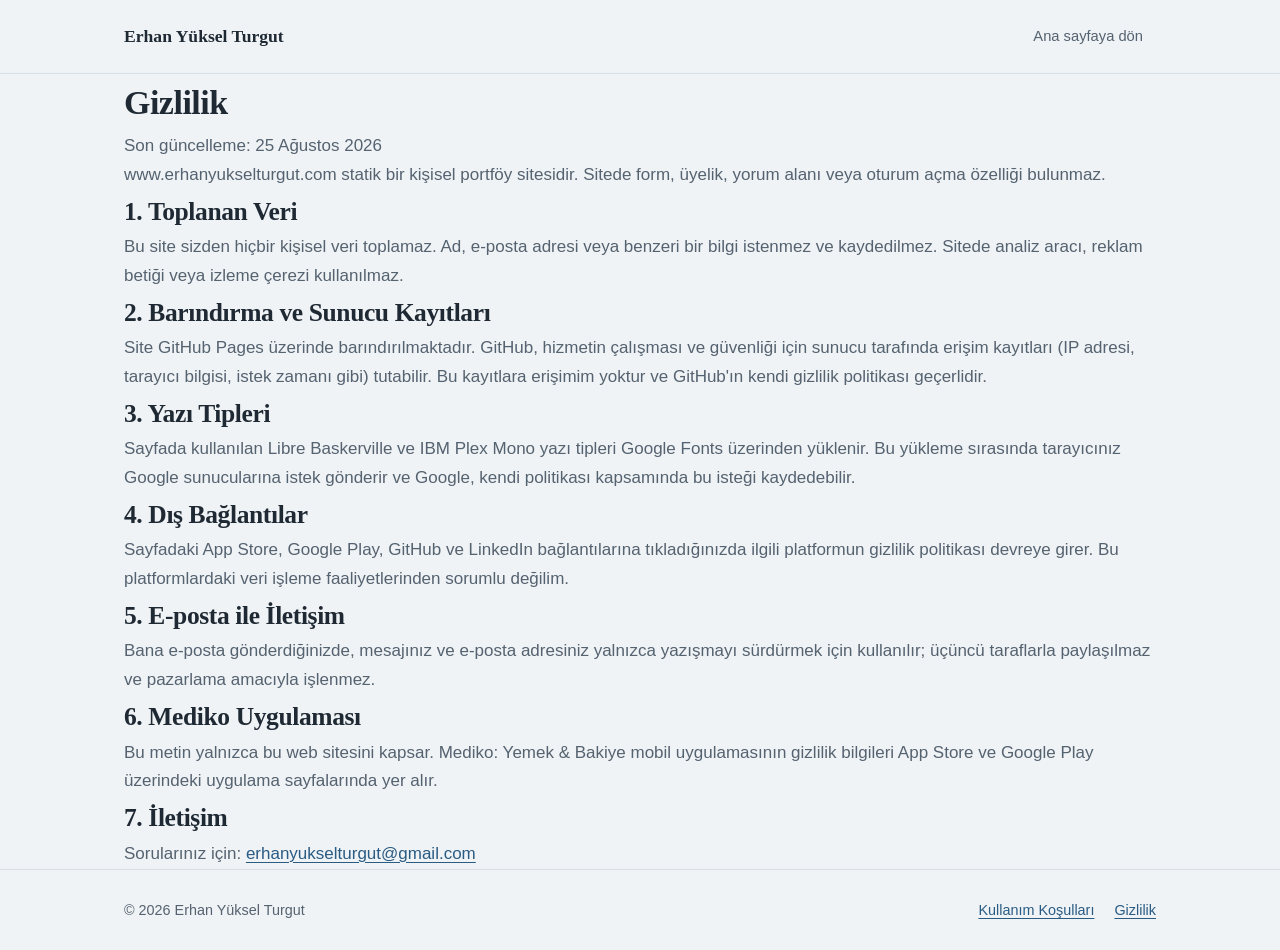
==== commit 76ef46bd: "Yumusak acik tema (sis mavisi), kart acilisi duzeltildi, sade menu dili" ====
--- a/gizlilik.html
+++ b/gizlilik.html
@@ -21,7 +21,7 @@
             <div class="kunye-ad">Erhan Yüksel Turgut</div>
             <nav aria-label="Gezinme">
                 <ul>
-                    <li><a href="index.html">Kayıtlara dön</a></li>
+                    <li><a href="index.html">Ana sayfaya dön</a></li>
                 </ul>
             </nav>
         </div>
--- a/style.css
+++ b/style.css
@@ -1,43 +1,31 @@
 /* ===========================================================
-   Erhan Yüksel Turgut / Kayıt İndeksi
-   Görsel referans: bilimsel yayın dizgisi / teknik katalog
-   Renk: 1 ana renk (Calcite turuncusu) + 1 nötr gri aile
-   Tek köşe yarıçapı: --radius
+   Erhan Yüksel Turgut / Yumuşak açık tema
+   Renk: 1 ana renk + 1 nötr aile
+   Yazı tipleri: Fraunces (başlık) + DM Sans (gövde)
+   Tek köşe yarıçapı: --radius. Gradient ve cam efekti yok.
    =========================================================== */
 
-/* Palet: Calcite
-   #DDDCDB nötr / #FD7B41 ana renk / #EDBF9B yumuşak yüzey / #3C4044 mürekkep */
+/* --- RENK -------------------------------------------------
+   Sis mavisi: 1 ana renk (mavi) + 1 nötr aile (soğuk gri). */
 :root {
-    /* Nötr aile: derin mürekkep zeminden buz beyazı metne */
-    --zemin:         #0f1418;   /* sayfa yüzeyi */
-    --bant:          #1d252c;   /* ters bant: koyu bölümler, altbilgi */
-    --kagit:         #e6e9ec;   /* birincil açık mürekkep */
-    --kagit-bant:    #151c22;   /* üst bant, yükseltilmiş yüzey */
-    --kagit-koyu:    #9aa5b1;   /* ikincil metin */
-    --cizgi:         #2c3640;
-    --cizgi-ince:    #232c34;
-    --cizgi-koyu:    #35414b;
-    --murekkep:      #e6e9ec;   /* gövde metni */
-    --murekkep-orta: #9aa5b1;   /* ikincil gövde metni */
-
-    /* Ana renk: bakır. Koyu zeminde okunur kalması için açık varyant
-       küçük metin ve bağlantılarda kullanılır. */
-    --kiremit:       #d2764a;
-    --kiremit-koyu:  #e08a5c;
-
-    /* Kayıt üzerine gelince hafif yükselen yüzey */
-    --seftali:       #161c22;
-
-    /* Tek yarıçap: keskin köşe */
-    --radius: 0px;
-
-    /* Künye rayı: sayfanın yapısal gridi */
-    --ray: 210px;
-
-    /* İçerik sütununun sol kenarı, tam genişlikte öğeleri hizalamak için */
-    --kenar: max(28px, calc((100% - 1140px) / 2 + 28px));
-}
-
+    --zemin: #eff3f6;
+    --yuzey: #fbfcfd;
+    --bant: #e5ebf0;
+    --murekkep: #1f2933;
+    --orta: #55626f;
+    --cizgi: #d8e0e7;
+    --vurgu: #2f6590;
+    --vurgu-yazi: #2a5b83;
+    --ton: #dce8f2;
+}
+
+:root {
+    --radius: 14px;
+    --font-baslik: 'Fraunces', Georgia, 'Times New Roman', serif;
+    --font-govde: 'DM Sans', 'Helvetica Neue', Arial, sans-serif;
+}
+
+/* --- TEMEL --- */
 * {
     margin: 0;
     padding: 0;
@@ -45,42 +33,53 @@
 }
 
 html {
-    scroll-padding-top: 88px;
+    scroll-padding-top: 84px;
+    scroll-behavior: smooth;
     -webkit-text-size-adjust: 100%;
 }
 
 body {
+    overflow-wrap: break-word;
     background: var(--zemin);
-    color: var(--murekkep-orta);
-    font-family: 'Archivo', 'Helvetica Neue', Arial, sans-serif;
+    color: var(--orta);
+    font-family: var(--font-govde);
     font-size: 17px;
-    font-weight: 400;
     line-height: 1.7;
+    -webkit-font-smoothing: antialiased;
+    transition: background 0.3s ease, color 0.3s ease;
+}
+
+.sayfa {
+    max-width: 1080px;
+    margin: 0 auto;
+    padding: 0 24px;
 }
 
 a {
-    color: var(--kiremit-koyu);
-    text-decoration: none;
+    color: var(--vurgu-yazi);
+    text-decoration-thickness: 1px;
+    text-underline-offset: 3px;
 }
 
 a:hover {
-    text-decoration: underline;
-    text-underline-offset: 3px;
-}
-
-ul {
-    list-style: none;
-}
-
-img {
-    display: block;
-    max-width: 100%;
-}
-
-.sayfa {
-    max-width: 1140px;
-    margin: 0 auto;
-    padding: 0 28px;
+    color: var(--murekkep);
+}
+
+h1,
+h2,
+h3 {
+    font-family: var(--font-baslik);
+    font-weight: 600;
+    color: var(--murekkep);
+    letter-spacing: -0.015em;
+}
+
+a:focus-visible,
+button:focus-visible,
+img[data-buyut]:focus-visible {
+    outline: 2px solid var(--vurgu);
+    outline-offset: 3px;
+    border-radius: 6px;
 }
 
 /* --- ÜST BANT --- */
@@ -88,454 +87,433 @@
     position: sticky;
     top: 0;
     z-index: 100;
-    background: var(--kagit-bant);
-    border-bottom: 1px solid var(--cizgi-koyu);
+    background: var(--zemin);
+    border-bottom: 1px solid var(--cizgi);
 }
 
 header .sayfa {
+    position: relative;
     display: flex;
     align-items: center;
     justify-content: space-between;
     gap: 24px;
-    height: 60px;
-}
-
-/* Okuma ilerlemesi: üst bandın altında ince kiremit şerit */
+    padding-top: 16px;
+    padding-bottom: 16px;
+}
+
+.kunye-ad {
+    font-family: var(--font-baslik);
+    font-size: 1.1rem;
+    font-weight: 600;
+    color: var(--murekkep);
+    white-space: nowrap;
+}
+
+header nav ul {
+    display: flex;
+    gap: 4px;
+    list-style: none;
+}
+
+header nav a {
+    display: block;
+    padding: 8px 13px;
+    border-radius: 999px;
+    font-size: 0.92rem;
+    font-weight: 500;
+    color: var(--orta);
+    text-decoration: none;
+}
+
+header nav a:hover {
+    background: var(--ton);
+    color: var(--murekkep);
+}
+
 .ilerleme {
     position: absolute;
     left: 0;
     bottom: -1px;
     height: 2px;
     width: 0;
-    background: var(--kiremit);
-    transition: width 0.08s linear;
-}
-
-.kunye-ad {
-    font-family: 'JetBrains Mono', 'IBM Plex Mono', monospace;
-    font-weight: 500;
-    font-size: 0.84rem;
-    letter-spacing: 0.16em;
-    text-transform: uppercase;
-    color: var(--murekkep);
-}
-
-nav ul {
-    display: flex;
-    gap: 26px;
-    font-family: 'JetBrains Mono', 'IBM Plex Mono', monospace;
-    font-weight: 500;
-    font-size: 0.78rem;
-    letter-spacing: 0.1em;
-    text-transform: uppercase;
-}
-
-nav a {
-    color: var(--murekkep-orta);
-}
-
-nav a:hover {
-    color: var(--kiremit-koyu);
-    text-decoration: none;
-}
-
-/* --- BÖLÜM AYRACI ---
-   Tam genişlikte tek saç teli çizgi. Sol kenarına dayanan sekme bir sonraki
-   bölümün numarasını taşır, yani ayraç dekorasyon değil indeks işareti. */
-.kunye,
-.bolum {
-    position: relative;
-}
-
-.kunye::after,
-.bolum::after {
-    content: "";
-    position: absolute;
-    left: 0;
-    right: 0;
-    bottom: 0;
-    height: 1px;
-    background: var(--cizgi-koyu);
-    pointer-events: none;
-}
-
-/* Son bölümün altında koyu alt bant var, ayraca gerek yok */
-main > section:last-of-type::after {
-    display: none;
-}
-
-/* Numara sekmesi ortada değil, içerik sütununun sol kenarına dayanır */
-.kunye[data-sonraki]::before,
-.bolum[data-sonraki]::before {
-    content: attr(data-sonraki);
-    position: absolute;
-    left: var(--kenar);
-    bottom: 0;
-    z-index: 2;
-    background: var(--kiremit);
-    color: var(--murekkep);
-    font-family: 'JetBrains Mono', 'IBM Plex Mono', monospace;
-    font-weight: 500;
-    font-size: 0.66rem;
-    line-height: 1;
-    letter-spacing: 0.2em;
-    text-indent: 0.2em;
-    padding: 9px 13px;
-}
-
-/* --- KÜNYE (açılış) --- */
+    background: var(--vurgu);
+}
+
+/* --- KÜNYE (HERO) --- */
 .kunye {
-    background: var(--kagit-bant);
-    padding: 56px 0 52px;
-}
-
-/* Nötr gri zeminde koyu turuncu 4.42:1 kalıyor; bağlantı koyu metin
-   olarak yazılıp vurgu alt çizgiye taşınıyor */
-.kunye a {
-    color: var(--murekkep);
-    text-decoration: underline;
-    text-decoration-color: var(--kiremit);
-    text-decoration-thickness: 2px;
-    text-underline-offset: 3px;
+    padding: 72px 0 80px;
 }
 
 .kunye-govde {
     display: grid;
-    grid-template-columns: 260px 1fr;
-    gap: 48px;
-    align-items: start;
+    grid-template-columns: 1fr 330px;
+    gap: 72px;
+    align-items: center;
+}
+
+.kunye-govde > div:first-child {
+    order: 2;
 }
 
 .portre {
-    border: 1px solid var(--cizgi);
-    border-radius: var(--radius);
+    display: block;
     width: 100%;
     aspect-ratio: 4 / 5;
     object-fit: cover;
-    filter: saturate(0.85);
+    object-position: 50% 12%;
+    border-radius: var(--radius);
+    border: 8px solid var(--yuzey);
+    outline: 1px solid var(--cizgi);
     cursor: zoom-in;
 }
 
-.portre-alt {
-    font-family: 'JetBrains Mono', 'IBM Plex Mono', monospace;
-    font-weight: 500;
-    font-size: 0.72rem;
-    letter-spacing: 0.08em;
-    text-transform: uppercase;
-    color: var(--murekkep-orta);
-    margin-top: 8px;
-}
-
 .kunye h1 {
-    font-size: clamp(2.6rem, 8vw, 5.4rem);
-    line-height: 0.94;
-    color: var(--murekkep);
-    font-weight: 560;
-    letter-spacing: -0.035em;
-    margin-bottom: 26px;
-}
-
-.kunye .ozet {
-    font-size: 1.15rem;
-    line-height: 1.6;
-    max-width: 50ch;
-    margin-bottom: 36px;
-    padding-bottom: 32px;
-    border-bottom: 1px solid var(--murekkep);
+    font-size: clamp(2.4rem, 5.5vw, 3.7rem);
+    line-height: 1.08;
+}
+
+.unvan {
+    margin-top: 10px;
+    font-family: var(--font-baslik);
+    font-size: 1.35rem;
+    color: var(--vurgu-yazi);
+}
+
+.ozet {
+    max-width: 480px;
+    margin-top: 22px;
+    font-size: 1.08rem;
+}
+
+.hero-butonlar {
+    display: flex;
+    flex-wrap: wrap;
+    gap: 12px;
+    margin-top: 30px;
+}
+
+.dugme {
+    display: inline-block;
+    padding: 13px 24px;
+    border-radius: var(--radius);
+    border: 1px solid var(--cizgi);
+    background: var(--yuzey);
+    color: var(--murekkep);
+    font-weight: 700;
+    font-size: 0.95rem;
+    text-decoration: none;
+    transition: transform 0.2s ease, background 0.2s ease;
+}
+
+.dugme:hover {
+    transform: translateY(-2px);
+    background: var(--ton);
+    color: var(--murekkep);
+}
+
+.dugme-ana {
+    background: var(--murekkep);
+    border-color: var(--murekkep);
+    color: var(--zemin);
+}
+
+.dugme-ana:hover {
+    background: var(--vurgu);
+    border-color: var(--vurgu);
+    color: #fff;
 }
 
 .kunye-tablo {
+    margin-top: 40px;
+    border-collapse: collapse;
     width: 100%;
-    border-collapse: collapse;
-    font-family: 'JetBrains Mono', 'IBM Plex Mono', monospace;
-    font-weight: 500;
-    font-size: 0.82rem;
-    letter-spacing: 0.04em;
+    max-width: 480px;
 }
 
 .kunye-tablo th,
 .kunye-tablo td {
     text-align: left;
-    padding: 9px 0;
-    border-top: 1px solid var(--cizgi-ince);
+    padding: 11px 0;
+    border-top: 1px solid var(--cizgi);
+    font-size: 0.92rem;
     vertical-align: top;
 }
 
 .kunye-tablo th {
-    width: var(--ray);
-    font-weight: 400;
-    text-transform: uppercase;
-    color: var(--murekkep-orta);
-    padding-right: 20px;
+    width: 128px;
+    font-weight: 500;
+    color: var(--orta);
 }
 
 .kunye-tablo td {
     color: var(--murekkep);
+    font-weight: 500;
 }
 
 /* --- BÖLÜMLER --- */
 .bolum {
-    padding: 56px 0 60px;
-}
-
-/* Zemin ritmi: açık yüzey, bir ters bant, sonra yeniden açık yüzey */
+    padding: 80px 0;
+}
+
 .bolum-koyu {
     background: var(--bant);
-    color: var(--kagit-koyu);
-}
-
-.bolum-koyu .bolum-basi h2,
-.bolum-koyu .yan-not strong {
-    color: var(--kagit);
-}
-
-.bolum-koyu .yan-not {
-    color: var(--kagit-koyu);
-}
-
-.bolum-koyu .bolum-no {
-    color: var(--kagit);
-    border-top-color: var(--kagit);
-}
-
-.bolum-koyu::after {
-    background: var(--cizgi-koyu);
-}
-
-.bolum-koyu a {
-    color: var(--kagit);
-    text-decoration: underline;
-    text-decoration-color: var(--kiremit);
-    text-decoration-thickness: 2px;
-    text-underline-offset: 4px;
-}
-
-.bolum-koyu .iletisim-liste,
-.bolum-koyu .iletisim-liste div {
-    border-color: var(--cizgi-koyu);
-}
-
-.bolum-koyu .iletisim-liste span {
-    color: var(--kagit-koyu);
 }
 
 .bolum-basi {
-    display: grid;
-    grid-template-columns: var(--ray) 1fr;
-    gap: 28px;
-    margin-bottom: 34px;
+    margin-bottom: 40px;
 }
 
 .bolum-no {
-    font-family: 'JetBrains Mono', 'IBM Plex Mono', monospace;
-    font-weight: 500;
-    font-size: 0.78rem;
-    letter-spacing: 0.14em;
-    text-transform: uppercase;
-    color: var(--kiremit-koyu);
-    padding-top: 14px;
-    border-top: 2px solid var(--kiremit);
+    display: inline-block;
+    margin-bottom: 14px;
+    padding: 5px 13px;
+    border-radius: 999px;
+    background: var(--ton);
+    color: var(--vurgu-yazi);
+    font-size: 0.84rem;
+    font-weight: 700;
 }
 
 .bolum-basi h2 {
-    font-size: clamp(1.7rem, 3vw, 2.15rem);
-    font-weight: 550;
-    color: var(--murekkep);
-    line-height: 1.25;
-    letter-spacing: -0.01em;
-    padding-top: 10px;
-}
-
+    font-size: clamp(1.7rem, 3.4vw, 2.3rem);
+    line-height: 1.2;
+    max-width: 680px;
+}
+
+/* Çalışma alanı */
 .iki-sutun {
     display: grid;
-    grid-template-columns: var(--ray) minmax(0, 62ch);
-    gap: 28px;
+    grid-template-columns: 250px 1fr;
+    gap: 56px;
+    align-items: start;
+}
+
+.yan-not {
+    padding: 22px 24px;
+    background: var(--yuzey);
+    border: 1px solid var(--cizgi);
+    border-radius: var(--radius);
+    font-size: 0.92rem;
+    line-height: 1.55;
+}
+
+.yan-not strong {
+    display: block;
+    margin-top: 14px;
+    font-size: 0.78rem;
+    font-weight: 700;
+    text-transform: uppercase;
+    letter-spacing: 0.06em;
+    color: var(--vurgu-yazi);
+}
+
+.yan-not strong:first-child {
+    margin-top: 0;
+}
+
+.yan-not br + br {
+    display: none;
+}
+
+.iki-sutun > div:last-child {
+    max-width: 640px;
 }
 
 .iki-sutun p + p {
     margin-top: 16px;
 }
 
-.yan-not {
-    font-family: 'JetBrains Mono', 'IBM Plex Mono', monospace;
+/* --- KAYITLAR (kart ızgarası) --- */
+.kayitlar {
+    display: grid;
+    grid-template-columns: repeat(2, minmax(0, 1fr));
+    gap: 28px;
+    align-items: stretch;
+    grid-auto-flow: row dense;
+}
+
+.kayit {
+    display: flex;
+    flex-direction: column;
+    background: var(--yuzey);
+    border: 1px solid var(--cizgi);
+    border-radius: var(--radius);
+    overflow: hidden;
+    transition: transform 0.25s ease, box-shadow 0.25s ease;
+}
+
+.kayit:hover {
+    transform: translateY(-3px);
+    box-shadow: 0 14px 34px rgba(60, 40, 20, 0.08);
+}
+
+.kapak {
+    display: block;
+    width: 100%;
+    height: 190px;
+    object-fit: cover;
+    object-position: top;
+    background: var(--ton);
+    cursor: zoom-in;
+    border-bottom: 1px solid var(--cizgi);
+}
+
+/* Ray: numara + iki etiket. Diğer künye satırları detay metninde zaten geçiyor. */
+.ray {
+    padding: 22px 26px 0;
+}
+
+.kapaksiz .ray {
+    padding-top: 26px;
+}
+
+.ray dl {
+    display: flex;
+    flex-wrap: wrap;
+    gap: 8px;
+    align-items: center;
+}
+
+.ray dt {
+    display: none;
+}
+
+.ray dd {
+    padding: 4px 12px;
+    border-radius: 999px;
+    background: var(--bant);
+    color: var(--orta);
+    font-size: 0.8rem;
     font-weight: 500;
+}
+
+.ray dd:nth-of-type(n + 3) {
+    display: none;
+}
+
+.ray .no {
+    float: right;
+    margin-top: 2px;
+    font-family: var(--font-baslik);
+    font-size: 1.05rem;
+    color: var(--vurgu-yazi);
+}
+
+.kayit > div:last-child {
+    display: flex;
+    flex: 1;
+    flex-direction: column;
+    padding: 14px 26px 26px;
+}
+
+.kayit h3 {
+    font-size: 1.28rem;
+    line-height: 1.28;
+}
+
+.kayit-ozet {
+    margin-top: 10px;
+    font-size: 0.97rem;
+    line-height: 1.65;
+    display: -webkit-box;
+    -webkit-line-clamp: 3;
+    line-clamp: 3;
+    -webkit-box-orient: vertical;
+    overflow: hidden;
+}
+
+.olcum {
+    display: flex;
+    flex-wrap: wrap;
+    gap: 10px;
+    margin: 18px 0 20px;
+}
+
+.olcum > div {
+    flex: 1 1 100px;
+    padding: 10px 14px;
+    border-radius: 10px;
+    background: var(--zemin);
+}
+
+.deger {
+    display: block;
+    font-family: var(--font-baslik);
+    font-size: 1.2rem;
+    font-weight: 600;
+    line-height: 1.25;
+    color: var(--murekkep);
+}
+
+.ad {
+    display: block;
+    margin-top: 2px;
     font-size: 0.76rem;
-    line-height: 1.9;
-    letter-spacing: 0.04em;
-    text-transform: uppercase;
-    color: var(--murekkep-orta);
-}
-
-.yan-not strong {
-    display: block;
-    color: var(--murekkep);
-    font-weight: 400;
-}
-
-/* --- KAYITLAR (projeler) --- */
-.kayitlar {
-    border-top: 1px solid var(--cizgi-ince);
-}
-
-.kayit {
-    border-bottom: 1px solid var(--cizgi-ince);
-    padding: 34px 0 38px;
-    display: grid;
-    grid-template-columns: var(--ray) 1fr;
-    gap: 40px;
-    transition: background-color 0.18s ease;
-}
-
-.kayit:hover {
-    background: var(--seftali);
-}
-
-.kayit:hover .no {
-    color: var(--murekkep);
-}
-
-.ray {
-    font-family: 'JetBrains Mono', 'IBM Plex Mono', monospace;
-    font-weight: 500;
-    font-size: 0.74rem;
-    line-height: 1.85;
-    letter-spacing: 0.06em;
-    text-transform: uppercase;
-    color: var(--murekkep-orta);
-    position: sticky;
-    top: 84px;
-    align-self: start;
-}
-
-.ray .no {
-    display: block;
-    font-size: 3.6rem;
-    line-height: 0.85;
-    letter-spacing: -0.04em;
-    color: var(--kiremit-koyu);
-    margin-bottom: 22px;
-}
-
-.ray dt {
-    color: var(--murekkep-orta);
-}
-
-.ray dd {
-    color: var(--murekkep);
-    margin: 0 0 10px;
-}
-
-.kayit h3 {
-    font-size: clamp(1.45rem, 2.6vw, 1.9rem);
-    font-weight: 600;
-    line-height: 1.18;
-    letter-spacing: -0.024em;
-    color: var(--murekkep);
-    margin-bottom: 14px;
-}
-
-.kayit-ozet {
-    max-width: 62ch;
-}
-
-.olcum {
-    display: flex;
-    flex-wrap: wrap;
-    margin: 20px 0 4px;
-    border-top: 1px solid var(--cizgi-ince);
-}
-
-.olcum div {
-    padding: 12px 26px 12px 0;
-    margin-right: 26px;
-    border-right: 1px solid var(--cizgi-ince);
-}
-
-.olcum div:last-child {
-    border-right: 0;
-    margin-right: 0;
-}
-
-.olcum .deger {
-    display: block;
-    font-family: 'JetBrains Mono', 'IBM Plex Mono', monospace;
-    font-weight: 500;
-    font-size: 1.6rem;
-    line-height: 1.15;
-    letter-spacing: -0.03em;
-    color: var(--murekkep);
-    margin-bottom: 4px;
-}
-
-.olcum .ad {
-    font-family: 'JetBrains Mono', 'IBM Plex Mono', monospace;
-    font-weight: 500;
-    font-size: 0.7rem;
-    letter-spacing: 0.1em;
-    text-transform: uppercase;
-    color: var(--murekkep-orta);
+    line-height: 1.35;
+    color: var(--orta);
 }
 
 .kayit-ac {
-    display: inline-block;
-    margin-top: 22px;
+    margin-top: auto;
+    width: 100%;
+    padding: 11px 16px;
+    border-radius: var(--radius);
+    border: 1px solid var(--cizgi);
     background: transparent;
-    border: 1px solid var(--cizgi-koyu);
-    border-radius: var(--radius);
-    color: var(--murekkep);
-    font-family: 'JetBrains Mono', 'IBM Plex Mono', monospace;
-    font-weight: 500;
-    font-size: 0.72rem;
-    letter-spacing: 0.16em;
-    text-transform: uppercase;
-    padding: 11px 22px;
+    color: var(--murekkep);
+    font: 700 0.9rem var(--font-govde);
     cursor: pointer;
-    transition: background-color 0.18s ease, border-color 0.18s ease;
+    transition: background 0.2s ease, color 0.2s ease, border-color 0.2s ease;
 }
 
 .kayit-ac:hover {
-    background: var(--kiremit);
-    border-color: var(--kiremit);
+    background: var(--murekkep);
+    border-color: var(--murekkep);
     color: var(--zemin);
-}
-
-.kayit-ac[aria-expanded="true"] {
-    background: var(--kiremit);
-    border-color: var(--kiremit);
-    color: var(--murekkep);
 }
 
 .kayit-detay {
     display: none;
-    padding-top: 26px;
+    margin-top: 20px;
+    padding-top: 20px;
+    border-top: 1px solid var(--cizgi);
+    font-size: 0.95rem;
 }
 
 .kayit-detay.acik {
     display: block;
 }
 
+/* Açık kart iki sütuna yayılıp satırı tek başına alır; komşu kart boşuna uzamaz, detay yan yana akar. */
+.kayit:has(.kayit-detay.acik) {
+    grid-column: 1 / -1;
+}
+
+@media (min-width: 881px) {
+    /* Geniş açık kartta ekran görüntüleri tek şeritte yan yana dizilir. */
+    .kayit-detay.acik .plakalar {
+        grid-template-columns: repeat(auto-fill, minmax(180px, 1fr));
+    }
+
+    .kayit-detay.acik .plaka img {
+        height: 150px;
+    }
+}
+
+/* Açık kart geniş olduğundan telefon ekran görüntüsü kapak olarak aşırı büyür; ekranlar zaten aşağıda. */
+.kayit:has(.kayit-detay.acik .plakalar) > .kapak {
+    display: none;
+}
+
 .kayit-detay p + p {
-    margin-top: 15px;
-}
-
-.etiketler {
-    font-family: 'JetBrains Mono', 'IBM Plex Mono', monospace;
-    font-weight: 500;
-    font-size: 0.74rem;
-    letter-spacing: 0.08em;
-    text-transform: uppercase;
-    color: var(--murekkep-orta);
-    margin-top: 18px;
-    padding-top: 12px;
-    border-top: 1px solid var(--cizgi-ince);
-}
-
-/* Gerçek ürün görüntüleri */
+    margin-top: 12px;
+}
+
 .plakalar {
     display: grid;
-    grid-template-columns: repeat(auto-fit, minmax(230px, 1fr));
-    gap: 20px;
-    margin-top: 30px;
+    grid-template-columns: repeat(auto-fill, minmax(150px, 1fr));
+    gap: 10px;
+    margin: 18px 0;
 }
 
 .plaka figure {
@@ -543,79 +521,121 @@
 }
 
 .plaka img {
+    display: block;
     width: 100%;
+    height: 120px;
+    object-fit: cover;
+    object-position: top;
+    border-radius: 10px;
+    border: 1px solid var(--cizgi);
+    cursor: zoom-in;
+}
+
+.plaka figcaption {
+    margin-top: 5px;
+    font-size: 0.76rem;
+    color: var(--orta);
+}
+
+.etiketler {
+    margin-top: 14px;
+    font-size: 0.82rem;
+    color: var(--orta);
+}
+
+.baglantilar {
+    display: flex;
+    flex-wrap: wrap;
+    gap: 14px;
+    margin-top: 14px;
+    font-weight: 700;
+    font-size: 0.92rem;
+}
+
+/* --- KAYIT DIŞI --- */
+.olaylar {
+    display: grid;
+    grid-template-columns: repeat(2, minmax(0, 1fr));
+    gap: 20px;
+}
+
+.olay {
+    padding: 24px 26px;
+    background: var(--yuzey);
     border: 1px solid var(--cizgi);
     border-radius: var(--radius);
-    background: var(--bant);
-    cursor: zoom-in;
-}
-
-.plaka figcaption {
-    font-family: 'JetBrains Mono', 'IBM Plex Mono', monospace;
+}
+
+.olay-tarih {
+    display: inline-block;
+    padding: 4px 12px;
+    border-radius: 999px;
+    background: var(--ton);
+    color: var(--vurgu-yazi);
+    font-size: 0.8rem;
+    font-weight: 700;
+}
+
+.olay h3 {
+    margin-top: 12px;
+    font-size: 1.12rem;
+    line-height: 1.3;
+}
+
+.olay-yer {
+    margin-top: 2px;
+    font-size: 0.88rem;
     font-weight: 500;
-    font-size: 0.7rem;
-    letter-spacing: 0.07em;
+    color: var(--vurgu-yazi);
+}
+
+.olay p:last-child {
+    margin-top: 10px;
+    font-size: 0.93rem;
+    line-height: 1.6;
+}
+
+/* --- İLETİŞİM --- */
+.iletisim-liste {
+    display: grid;
+    grid-template-columns: repeat(2, minmax(0, 1fr));
+    gap: 20px;
+}
+
+.iletisim-liste > div {
+    padding: 22px 26px;
+    background: var(--yuzey);
+    border: 1px solid var(--cizgi);
+    border-radius: var(--radius);
+}
+
+.iletisim-liste span {
+    display: block;
+    font-size: 0.78rem;
+    font-weight: 700;
     text-transform: uppercase;
-    color: var(--murekkep-orta);
-    margin-top: 8px;
-}
-
-.baglantilar {
-    display: flex;
+    letter-spacing: 0.06em;
+    color: var(--orta);
+}
+
+.iletisim-liste p {
+    margin-top: 4px;
+    font-weight: 500;
+    word-break: break-word;
+}
+
+/* --- ALT BİLGİ --- */
+footer {
+    border-top: 1px solid var(--cizgi);
+    padding: 28px 0;
+    font-size: 0.9rem;
+}
+
+footer .sayfa {
+    display: flex;
+    justify-content: space-between;
     flex-wrap: wrap;
-    gap: 22px;
-    margin-top: 22px;
-    font-family: 'JetBrains Mono', 'IBM Plex Mono', monospace;
-    font-weight: 500;
-    font-size: 0.78rem;
-    letter-spacing: 0.06em;
-    text-transform: uppercase;
-}
-
-/* --- İLETİŞİM / ALT BANT --- */
-.iletisim-liste {
-    font-family: 'JetBrains Mono', 'IBM Plex Mono', monospace;
-    font-weight: 500;
-    font-size: 0.8rem;
-    letter-spacing: 0.04em;
-    border-top: 1px solid var(--cizgi-ince);
-}
-
-.iletisim-liste div {
-    display: grid;
-    grid-template-columns: var(--ray) 1fr;
-    gap: 28px;
-    padding: 11px 0;
-    border-bottom: 1px solid var(--cizgi-ince);
-}
-
-.iletisim-liste span {
-    font-size: 0.76rem;
-    text-transform: uppercase;
-    color: var(--murekkep-orta);
-}
-
-footer {
-    background: var(--bant);
-    border-top: 1px solid var(--cizgi-koyu);
-    padding: 30px 0 34px;
-    font-family: 'JetBrains Mono', 'IBM Plex Mono', monospace;
-    font-weight: 500;
-    font-size: 0.74rem;
-    letter-spacing: 0.06em;
-    text-transform: uppercase;
-    color: var(--kagit-koyu);
-}
-
-footer a {
-    color: var(--kagit);
-}
-
-footer .sayfa {
-    display: flex;
-    flex-wrap: wrap;
-    justify-content: space-between;
-    gap: 14px;
+    gap: 12px;
 }
 
 footer nav {
@@ -623,321 +643,154 @@
     gap: 20px;
 }
 
-/* --- BÜYÜTME KATMANI --- */
+/* --- GÖRSEL BÜYÜTME --- */
 .buyutec {
     display: none;
     position: fixed;
     inset: 0;
-    z-index: 500;
-    background: rgba(8, 11, 14, 0.95);
-    padding: 64px 28px;
-}
-
-.buyutec.acik {
-    display: flex;
+    z-index: 1000;
     flex-direction: column;
     align-items: center;
     justify-content: center;
+    gap: 14px;
+    padding: 24px;
+    background: rgba(30, 26, 22, 0.88);
+}
+
+.buyutec.acik {
+    display: flex;
 }
 
 .buyutec img {
-    max-width: min(900px, 100%);
+    max-width: min(920px, 94vw);
     max-height: 74vh;
     object-fit: contain;
+    border-radius: 10px;
+    background: var(--yuzey);
+}
+
+.buyutec-alt {
+    color: #e9e4dc;
+    font-size: 0.92rem;
+    text-align: center;
+}
+
+.buyutec-gezinme {
+    display: flex;
+    gap: 10px;
+}
+
+.buyutec button {
+    padding: 9px 18px;
     border-radius: var(--radius);
-}
-
-.buyutec-alt,
-.buyutec button {
-    font-family: 'JetBrains Mono', 'IBM Plex Mono', monospace;
-    font-weight: 500;
-    font-size: 0.76rem;
-    letter-spacing: 0.1em;
-    text-transform: uppercase;
-    color: var(--kagit-koyu);
-}
-
-.buyutec-alt {
-    margin-top: 16px;
-    text-align: center;
-}
-
-.buyutec button {
+    border: 1px solid rgba(255, 255, 255, 0.35);
     background: transparent;
-    border: 1px solid var(--kagit-koyu);
-    border-radius: var(--radius);
-    padding: 7px 14px;
+    color: #fff;
+    font: 500 0.9rem var(--font-govde);
     cursor: pointer;
 }
 
 .buyutec button:hover {
-    background: var(--kagit-koyu);
-    color: var(--murekkep);
+    background: rgba(255, 255, 255, 0.14);
 }
 
 .buyutec-kapat {
     position: absolute;
-    top: 22px;
-    right: 28px;
-}
-
-.buyutec-gezinme {
-    display: flex;
-    gap: 14px;
-    margin-top: 18px;
-}
-
-/* --- GİRİŞ HAREKETİ ---
-   Kayıtlar görüş alanına girdiğinde yerine oturur. Süs değil, indekste
-   nerede olduğunuzu belli eden kısa bir yerleşme hareketi. */
+    top: 18px;
+    right: 18px;
+}
+
+/* --- BELİRME --- */
 .belirir {
     opacity: 0;
     transform: translateY(14px);
+    transition: opacity 0.5s ease, transform 0.5s ease, box-shadow 0.25s ease;
 }
 
 .belirir.gorunur {
     opacity: 1;
     transform: none;
-    transition: opacity 0.5s ease, transform 0.5s ease;
-}
-
+}
+
+.kayit.belirir.gorunur:hover {
+    transform: translateY(-3px);
+}
+
+/* --- HAREKET TERCİHİ --- */
 @media (prefers-reduced-motion: reduce) {
-
-    .belirir,
-    .belirir.gorunur {
+    * {
+        transition: none !important;
+        scroll-behavior: auto !important;
+    }
+
+    .belirir {
         opacity: 1;
         transform: none;
-        transition: none;
-    }
-
-    .ilerleme {
-        transition: none;
-    }
-}
-
-/* --- BELGE SAYFALARI --- */
-.belge {
-    padding: 52px 0 20px;
-}
-
-.belge h1 {
-    font-size: 2rem;
-    font-weight: 400;
-    color: var(--murekkep);
-    margin-bottom: 8px;
-}
-
-.belge h2 {
-    font-size: 1.1rem;
-    font-weight: 400;
-    color: var(--murekkep);
-    margin: 30px 0 10px;
-}
-
-.belge p,
-.belge li {
-    max-width: 66ch;
-}
-
-.belge ul {
-    margin-left: 18px;
-    list-style: square;
-}
-
-.belge li {
-    margin-top: 6px;
-}
-
-.belge .tarih {
-    font-family: 'JetBrains Mono', 'IBM Plex Mono', monospace;
-    font-weight: 500;
-    font-size: 0.76rem;
-    letter-spacing: 0.1em;
-    text-transform: uppercase;
-    color: var(--murekkep-orta);
-    margin-bottom: 26px;
+    }
 }
 
 /* --- DAR EKRAN --- */
-@media (max-width: 820px) {
-    :root {
-        --ray: 100%;
+@media (max-width: 880px) {
+    .kunye {
+        padding: 44px 0 56px;
     }
 
     .kunye-govde {
         grid-template-columns: 1fr;
-        gap: 26px;
-    }
-
-    .portre {
-        max-width: 240px;
-    }
-
-    .bolum-basi,
-    .iki-sutun,
-    .kayit,
-    .iletisim-liste div {
+        gap: 36px;
+    }
+
+    .kunye-govde > div:first-child {
+        order: 0;
+        max-width: 280px;
+    }
+
+    .iki-sutun {
         grid-template-columns: 1fr;
-        gap: 12px;
-    }
-
-    .kunye-tablo th {
-        width: 130px;
-    }
-
-    .ray .no {
-        display: inline-block;
-        margin-right: 14px;
-    }
-
-    .ray dl {
-        display: grid;
-        grid-template-columns: 120px 1fr;
-    }
-
-    .ray dd {
-        margin-bottom: 4px;
-    }
-
-    nav ul {
-        gap: 16px;
-        font-size: 0.72rem;
+        gap: 28px;
+    }
+
+    .kayitlar,
+    .olaylar,
+    .iletisim-liste {
+        grid-template-columns: 1fr;
+    }
+
+    .bolum {
+        padding: 56px 0;
     }
 
     header .sayfa {
-        height: auto;
         flex-direction: column;
         align-items: flex-start;
-        gap: 6px;
-        padding-top: 10px;
+        gap: 8px;
+        padding-top: 12px;
         padding-bottom: 10px;
     }
 
-    html {
-        scroll-padding-top: 116px;
-    }
-}
-
-/* ===========================================================
-   03 / Kayıt Dışı — takımlar, yarışmalar, programlar, belgeler
-   Kayıt listesiyle aynı ray gridi, ama ölçüm bloğu yerine tarih
-   =========================================================== */
-
-.olaylar {
-    border-top: 1px solid var(--cizgi-ince);
-}
-
-.olay {
-    border-bottom: 1px solid var(--cizgi-ince);
-    padding: 26px 0 28px;
-    display: grid;
-    grid-template-columns: var(--ray) 1fr;
-    gap: 40px;
-}
-
-.olay-tarih {
-    font-family: 'JetBrains Mono', 'IBM Plex Mono', monospace;
-    font-weight: 500;
-    font-size: 0.74rem;
-    letter-spacing: 0.06em;
-    text-transform: uppercase;
-    color: var(--kiremit-koyu);
-    padding-top: 0.35em;
-}
-
-.olay h3 {
-    font-size: 1.12rem;
-    margin-bottom: 2px;
-}
-
-.olay-yer {
-    font-family: 'JetBrains Mono', 'IBM Plex Mono', monospace;
-    font-size: 0.76rem;
-    letter-spacing: 0.04em;
-    color: var(--murekkep-orta);
-    margin-bottom: 10px;
-}
-
-.olay p:last-child {
-    max-width: 62ch;
-}
-
-/* Belgeler: sertifika kayıtları */
-.sertifikalar {
-    border-top: 1px solid var(--cizgi-ince);
-    margin-top: 46px;
-}
-
-.sertifika {
-    border-bottom: 1px solid var(--cizgi-ince);
-    padding: 22px 0 24px;
-    display: grid;
-    grid-template-columns: var(--ray) 1fr;
-    gap: 40px;
-    align-items: start;
-}
-
-.sertifika figure {
-    margin: 0;
-    border: 1px solid var(--cizgi-ince);
-    background: var(--kagit-bant);
-}
-
-.sertifika figure img {
-    display: block;
-    width: 100%;
-    height: auto;
-    cursor: zoom-in;
-}
-
-.sertifika h3 {
-    font-size: 1.05rem;
-    margin-bottom: 4px;
-}
-
-.sertifika-veren {
-    font-family: 'JetBrains Mono', 'IBM Plex Mono', monospace;
-    font-size: 0.76rem;
-    letter-spacing: 0.04em;
-    color: var(--murekkep-orta);
-    margin-bottom: 8px;
-}
-
-@media (max-width: 760px) {
-    .olay,
-    .sertifika {
-        grid-template-columns: 1fr;
-        gap: 12px;
-    }
-
-    .olay-tarih {
-        padding-top: 0;
-    }
-}
-
-/* Kayıt Dışı koyu zeminde: çizgi ve metin renkleri ters çevrilir */
-.bolum-koyu .olaylar,
-.bolum-koyu .olay,
-.bolum-koyu .sertifikalar,
-.bolum-koyu .sertifika {
-    border-color: var(--cizgi-koyu);
-}
-
-.bolum-koyu .olay h3,
-.bolum-koyu .sertifika h3 {
-    color: var(--kagit);
-}
-
-.bolum-koyu .olay-tarih {
-    color: var(--kiremit);
-}
-
-.bolum-koyu .olay-yer,
-.bolum-koyu .sertifika-veren {
-    color: var(--kagit-koyu);
-}
-
-.bolum-koyu .sertifika figure {
-    border-color: var(--cizgi-koyu);
-    background: var(--murekkep-orta);
-}
+    header nav ul {
+        flex-wrap: wrap;
+        gap: 2px;
+    }
+
+    header nav a {
+        padding: 6px 10px;
+    }
+}
+
+@media (max-width: 520px) {
+    .sayfa {
+        padding: 0 18px;
+    }
+
+    .hero-butonlar .dugme {
+        flex: 1;
+        text-align: center;
+    }
+
+    .kayit > div:last-child,
+    .ray {
+        padding-left: 20px;
+        padding-right: 20px;
+    }
+}
